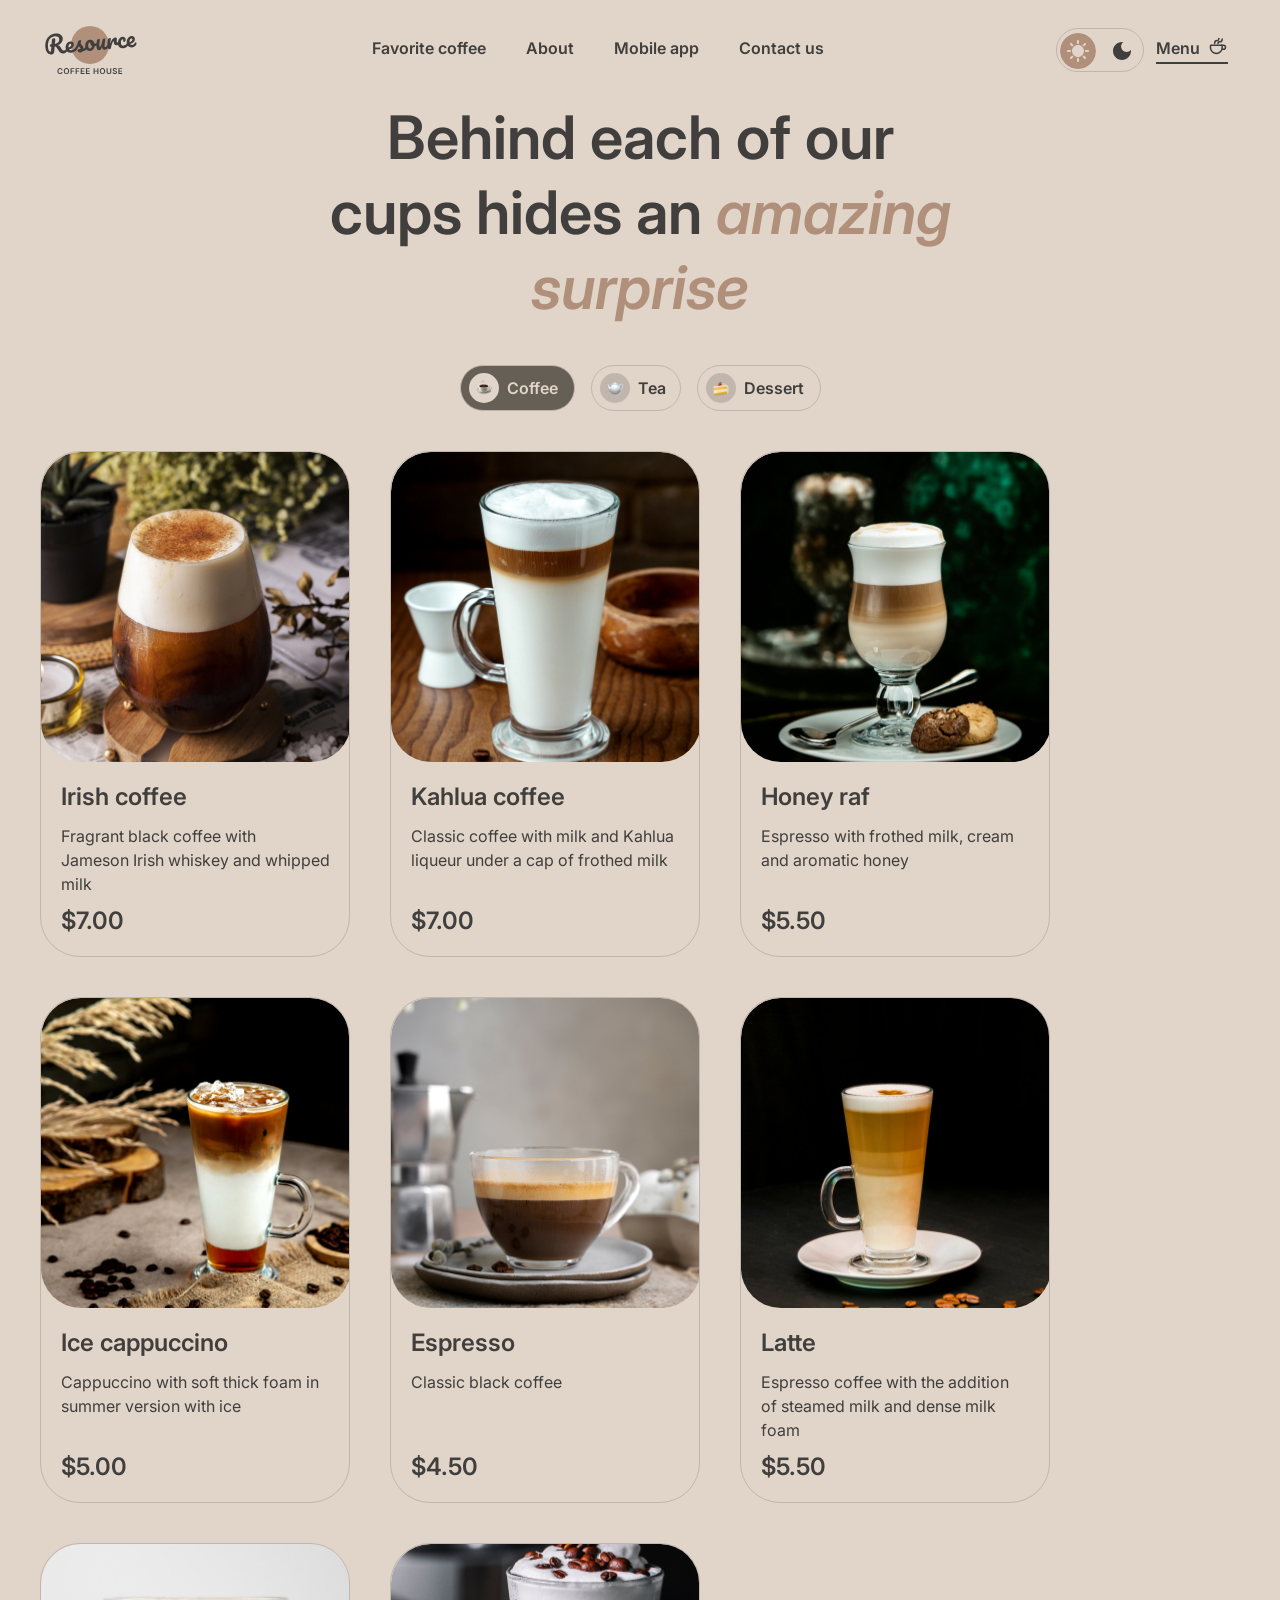
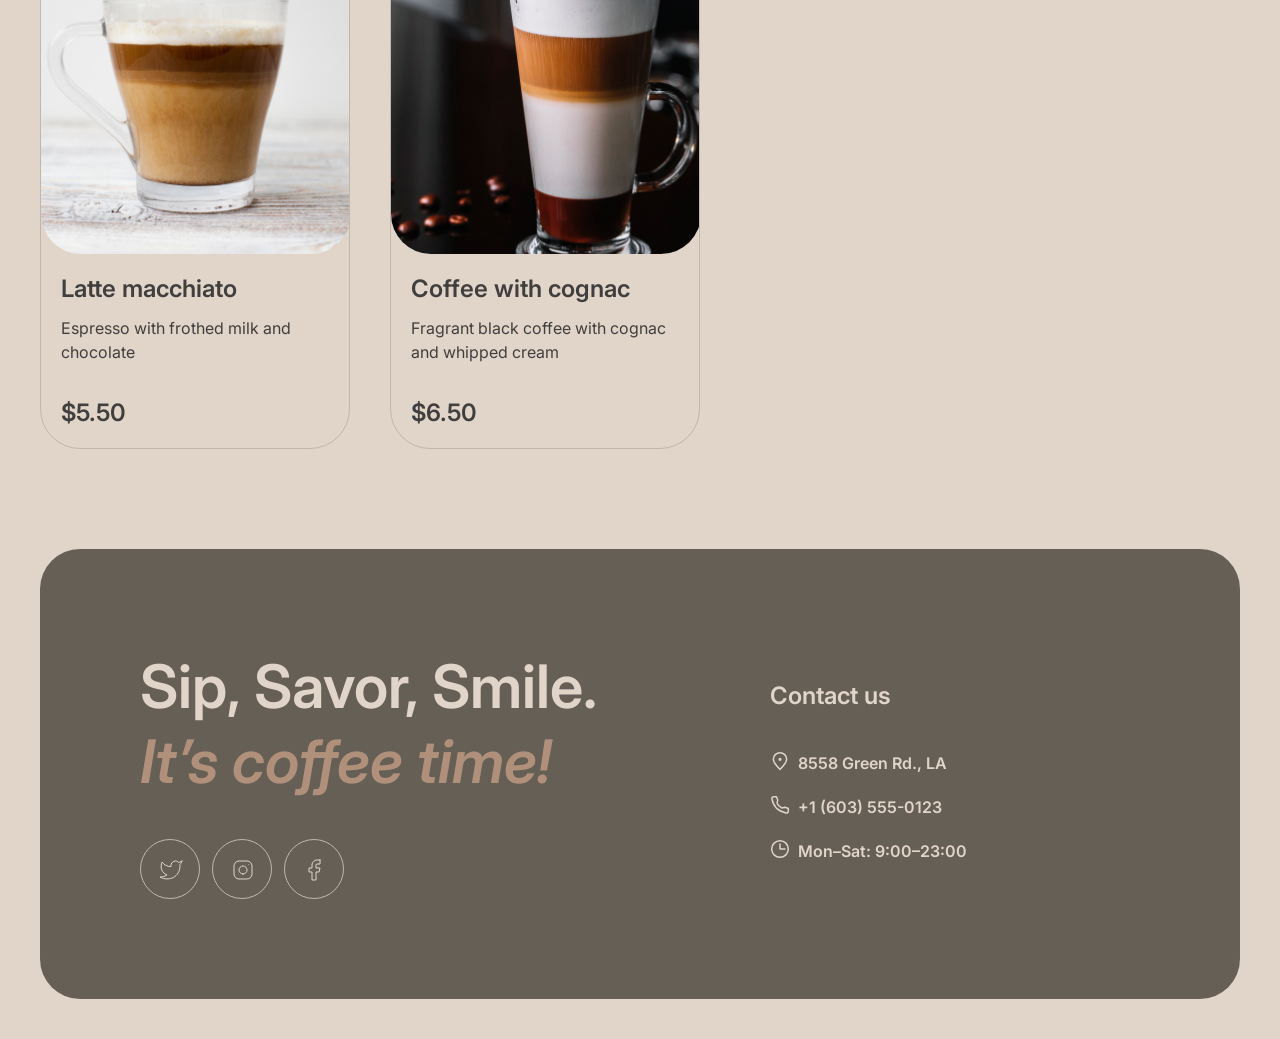
==== menu.html @ 79e33c35 "feat: add extra adaptive points" ====
<!DOCTYPE html>
<html lang="en">
<head>
    <meta charset="UTF-8">
    <meta name="viewport" content="width=device-width, initial-scale=1.0">
    <title>Coffee House Menu</title>
    <link rel="preconnect" href="https://fonts.googleapis.com">
    <link rel="preconnect" href="https://fonts.gstatic.com" crossorigin>
    <link href="https://fonts.googleapis.com/css2?family=Inter:ital,opsz,wght@0,14..32,100..900;1,14..32,100..900&display=swap" rel="stylesheet">
    <link href="https://fonts.googleapis.com/css2?family=Inter:ital,opsz,wght@0,14..32,100..900;1,14..32,100..900&family=Manrope:wght@200..800&display=swap" rel="stylesheet">
    <link rel="icon" href="./images/favicon.svg" type="image/svg+xml">
    <link rel="stylesheet" href="./css/menu.css">
</head>
<body>
    <div class="container">
        <!--header section-->
        <header class="header">
            <nav>
                <ul class="nav">
                    <li class="logo"><a href="./index.html" class="logo-link">
                        <svg width="100" height="60" viewBox="0 0 100 60" fill="none" xmlns="http://www.w3.org/2000/svg">
  <path d="M69 25C69 35.4934 60.4934 44 50 44C39.5066 44 31 35.4934 31 25C31 14.5066 39.5066 6 50 6C60.4934 6 69 14.5066 69 25Z" fill="var(--logo-bg)" />
  <path d="M95.6784 22.2913C95.8856 22.2732 96.0534 22.3548 96.1817 22.5364C96.326 22.7165 96.4127 22.9739 96.442 23.3086C96.4922 23.8824 96.4 24.3884 96.1652 24.8265C95.7789 25.5509 95.2359 26.1365 94.5362 26.5832C93.8524 27.0285 93.0084 27.295 92.0042 27.3829C90.4741 27.5168 89.2469 27.1664 88.3226 26.3318C87.3969 25.4812 86.8658 24.2749 86.7291 22.7129C86.6329 21.6131 86.7748 20.5727 87.1547 19.5919C87.5333 18.5951 88.1046 17.7822 88.8687 17.1532C89.6487 16.5229 90.5568 16.1623 91.5928 16.0717C92.5173 15.9908 93.2829 16.2049 93.8895 16.714C94.4948 17.2071 94.8386 17.9239 94.9209 18.8643C95.0171 19.9641 94.7016 20.9473 93.9743 21.814C93.2617 22.6633 91.9772 23.4021 90.1208 24.0303C90.5675 24.73 91.2451 25.0401 92.1537 24.9606C92.8072 24.9035 93.3279 24.7053 93.7158 24.3662C94.1197 24.0257 94.5692 23.4725 95.0643 22.7064C95.2346 22.4506 95.4393 22.3122 95.6784 22.2913ZM91.3914 18.4503C90.8016 18.5019 90.3295 18.8885 89.9751 19.6102C89.6365 20.3304 89.5098 21.1767 89.5949 22.149L89.5991 22.1968C90.5199 21.8914 91.2318 21.4918 91.7347 20.9981C92.2376 20.5044 92.4632 19.9626 92.4117 19.3729C92.3852 19.0701 92.2766 18.8386 92.0859 18.6786C91.9098 18.5013 91.6783 18.4252 91.3914 18.4503Z" fill="var(--logo-path)" />
  <path d="M83.2976 28.1446C81.7356 28.2813 80.4779 27.9497 79.5245 27.1497C78.5857 26.3324 78.0529 25.1985 77.926 23.7481C77.813 22.457 77.969 21.303 78.394 20.2861C78.819 19.2692 79.4149 18.4622 80.1818 17.8651C80.9487 17.268 81.7784 16.9304 82.671 16.8523C83.5477 16.7756 84.2481 16.9793 84.7723 17.4635C85.311 17.9303 85.6159 18.5702 85.6871 19.383C85.7456 20.0525 85.6437 20.6316 85.3813 21.1203C85.1348 21.6076 84.7725 21.8722 84.2944 21.9141C83.9915 21.9406 83.7382 21.8904 83.5344 21.7637C83.3465 21.6356 83.2414 21.444 83.2191 21.189C83.2093 21.0774 83.2141 20.9485 83.2334 20.8023C83.2527 20.6561 83.2676 20.5504 83.278 20.4852C83.3367 20.2392 83.357 20.0125 83.3389 19.8053C83.3208 19.5981 83.2511 19.4436 83.1297 19.3418C83.0243 19.2386 82.876 19.1953 82.6847 19.2121C82.3181 19.2441 81.9901 19.4415 81.7006 19.8041C81.4097 20.1508 81.193 20.6114 81.0506 21.186C80.9081 21.7606 80.8661 22.3826 80.9247 23.0521C81.0865 24.901 81.9723 25.7551 83.5821 25.6142C84.2356 25.557 84.9181 25.2805 85.6296 24.7846C86.3556 24.2714 87.0469 23.5444 87.7034 22.6036C87.8752 22.3637 88.0806 22.2333 88.3197 22.2124C88.5269 22.1942 88.6946 22.2759 88.8229 22.4574C88.9672 22.6375 89.054 22.895 89.0832 23.2297C89.1362 23.8354 89.028 24.3427 88.7587 24.7518C88.0904 25.7418 87.2526 26.5378 86.2452 27.1399C85.2524 27.7247 84.2699 28.0596 83.2976 28.1446Z" fill="var(--logo-path)" />
  <path d="M69.549 29.3476C68.9433 29.4006 68.485 29.1195 68.1742 28.5042C67.8794 27.8876 67.6706 26.8779 67.5479 25.4753C67.3666 23.4032 67.4892 21.4089 67.9158 19.4924C68.0188 19.0177 68.2207 18.6627 68.5213 18.4276C68.8365 18.1752 69.289 18.0232 69.8787 17.9716C70.1975 17.9437 70.4242 17.964 70.5586 18.0326C70.6931 18.1011 70.7701 18.2469 70.7897 18.4701C70.812 18.7251 70.7426 19.3094 70.5816 20.2229C70.478 20.8744 70.3993 21.4434 70.3455 21.93C70.2917 22.4165 70.2636 23.0132 70.2612 23.7201C70.6673 22.3033 71.1594 21.136 71.7376 20.2181C72.3158 19.3002 72.8997 18.6308 73.4892 18.2098C74.0947 17.7874 74.6605 17.5532 75.1865 17.5072C76.2225 17.4166 76.7858 17.8893 76.8765 18.9253C76.8946 19.1325 76.8668 19.6409 76.7931 20.4504C76.7214 21.0991 76.6925 21.5032 76.7064 21.6626C76.7552 22.2204 76.9789 22.4819 77.3773 22.4471C77.8236 22.408 78.3668 22.0072 79.0067 21.2445C79.1958 21.0191 79.4019 20.8967 79.6251 20.8772C79.8323 20.8591 80 20.9408 80.1283 21.1223C80.2712 21.2864 80.3559 21.5199 80.3824 21.8228C80.434 22.4125 80.315 22.8887 80.0255 23.2513C79.6197 23.7526 79.1285 24.1971 78.5521 24.5848C77.9903 24.9552 77.3746 25.1697 76.7052 25.2282C75.8604 25.3021 75.196 25.1434 74.7121 24.7521C74.2441 24.3594 73.978 23.7965 73.9139 23.0633C73.8929 22.8242 73.8959 22.583 73.9228 22.3397C73.9268 22.0182 73.9239 21.8016 73.9142 21.69C73.8919 21.435 73.793 21.3151 73.6177 21.3305C73.3786 21.3514 73.0836 21.6503 72.7325 22.2271C72.396 22.7865 72.0748 23.5213 71.7689 24.4314C71.4631 25.3415 71.2332 26.2932 71.0791 27.2864C70.9694 28.0509 70.8068 28.5791 70.5914 28.8709C70.3906 29.1455 70.0431 29.3044 69.549 29.3476Z" fill="var(--logo-path)" />
  <path d="M59.2462 30.2488C58.5289 30.3116 57.9106 30.0364 57.3912 29.4233C56.8863 28.7929 56.5906 27.9836 56.5042 26.9954C56.3996 25.8 56.3838 24.7012 56.4567 23.699C56.5282 22.6809 56.6985 21.5979 56.9675 20.4501C57.085 19.958 57.2782 19.5958 57.547 19.3635C57.8157 19.1312 58.2609 18.9878 58.8826 18.9334C59.2332 18.9028 59.4772 18.9376 59.6145 19.038C59.7677 19.1371 59.8541 19.2981 59.8736 19.5213C59.8847 19.6488 59.8347 20.0868 59.7235 20.8354C59.6157 21.4391 59.5349 21.9842 59.4811 22.4707C59.3088 24.1722 59.247 25.3019 59.2958 25.8598C59.3251 26.1945 59.3859 26.4301 59.4781 26.5666C59.569 26.6871 59.7021 26.7397 59.8774 26.7244C60.1165 26.7035 60.3904 26.4386 60.6993 25.9297C61.024 25.4195 61.3431 24.6608 61.6565 23.6536C61.9859 22.6451 62.2798 21.4148 62.5382 19.9627C62.6239 19.4734 62.7852 19.114 63.0221 18.8845C63.2749 18.6535 63.6643 18.5151 64.1903 18.4691C64.5569 18.437 64.8161 18.4625 64.9679 18.5456C65.1184 18.6127 65.204 18.7658 65.2249 19.0049C65.2598 19.4034 65.1561 20.5127 64.9138 22.3327C64.646 24.412 64.533 25.6907 64.5748 26.1688C64.6013 26.4717 64.686 26.7052 64.8289 26.8694C64.9703 27.0176 65.1447 27.0827 65.3519 27.0645C65.6706 27.0366 66.0285 26.8126 66.4254 26.3924C66.8368 25.9549 67.3708 25.2657 68.0273 24.3249C68.199 24.0851 68.4044 23.9547 68.6435 23.9337C68.8507 23.9156 69.0185 23.9973 69.1468 24.1788C69.291 24.3589 69.3778 24.6163 69.4071 24.9511C69.4629 25.5886 69.3547 26.096 69.0825 26.4731C68.471 27.3779 67.7905 28.1361 67.041 28.7477C66.3074 29.358 65.4385 29.707 64.4343 29.7949C63.6693 29.8618 63.0776 29.6165 62.6594 29.0588C62.2572 28.4997 62.0093 27.6862 61.9159 26.6183C61.7398 27.7259 61.4065 28.5982 60.9162 29.2354C60.4245 29.8566 59.8678 30.1944 59.2462 30.2488Z" fill="var(--logo-path)" />
  <path d="M57.5606 22.8796C57.7678 22.8614 57.9362 22.9511 58.0659 23.1485C58.1956 23.346 58.2744 23.6041 58.3023 23.9229C58.3692 24.688 58.1779 25.1625 57.7282 25.3463C56.8011 25.7647 55.7659 26.048 54.6225 26.1963C54.4367 27.5616 53.9332 28.6898 53.1117 29.5808C52.2888 30.4559 51.3115 30.9429 50.1799 31.0419C49.2235 31.1256 48.3824 30.9663 47.6566 30.564C46.9467 30.1603 46.383 29.5913 45.9654 28.8569C45.5478 28.1225 45.3 27.309 45.2219 26.4164C45.1159 25.205 45.2529 24.1089 45.6328 23.1281C46.0114 22.1313 46.5841 21.3343 47.351 20.7372C48.1165 20.1242 48.9933 19.7744 49.9816 19.688C51.1929 19.582 52.2022 19.9193 53.0093 20.6999C53.8309 21.4632 54.3592 22.453 54.5941 23.6691C55.339 23.5558 56.2177 23.3183 57.23 22.9567C57.3547 22.9136 57.4649 22.8879 57.5606 22.8796ZM50.1494 28.4908C50.6595 28.4462 51.0797 28.2007 51.41 27.7542C51.7563 27.3063 51.959 26.6863 52.0182 25.8941C51.4948 25.6026 51.0739 25.1977 50.7555 24.6795C50.4531 24.1599 50.2754 23.5972 50.2224 22.9916C50.2001 22.7365 50.2017 22.4794 50.2272 22.2202L50.1076 22.2307C49.4701 22.2864 48.9633 22.644 48.5873 23.3032C48.2259 23.9452 48.094 24.824 48.1916 25.9398C48.2683 26.8164 48.4942 27.4712 48.8694 27.9042C49.2605 28.3357 49.6872 28.5313 50.1494 28.4908Z" fill="var(--logo-path)" />
  <path d="M40.3103 32.4354C39.4815 32.508 38.8272 32.3725 38.3474 32.029C37.8836 31.6841 37.6307 31.2726 37.5889 30.7944C37.5527 30.38 37.6727 30.0081 37.9491 29.6787C38.2254 29.3494 38.6584 29.1589 39.2482 29.1073C39.4554 29.0892 39.6966 29.0922 39.9717 29.1163C40.2614 29.1231 40.4787 29.1282 40.6235 29.1316C40.5713 28.7185 40.4415 28.3364 40.2341 27.9851C40.0427 27.6325 39.8048 27.3 39.5205 26.9876C39.2348 26.6592 38.9692 26.3773 38.7237 26.1418C38.3119 27.1254 37.8861 27.9497 37.4464 28.6145C37.0226 29.278 36.5482 29.9137 36.0232 30.5218C35.7614 30.8338 35.4711 31.0038 35.1523 31.0316C34.8973 31.054 34.6824 30.9844 34.5077 30.823C34.3316 30.6457 34.2316 30.4216 34.2079 30.1506C34.1801 29.8318 34.2658 29.5272 34.4653 29.2367L34.7426 28.827C35.5244 27.6664 36.1078 26.7159 36.4928 25.9756C36.7233 25.4896 36.9884 24.8481 37.288 24.0509C37.5863 23.2379 37.8745 22.4016 38.1527 21.542C38.3942 20.8142 38.9931 20.4085 39.9494 20.3248C40.3957 20.2858 40.71 20.2984 40.8923 20.3628C41.0746 20.4271 41.1734 20.547 41.1888 20.7223C41.1971 20.8179 41.1785 20.9722 41.1329 21.1849C41.0873 21.3977 41.0177 21.6126 40.9243 21.8296C40.6876 22.4285 40.5867 22.9272 40.6215 23.3257C40.6424 23.5647 40.7451 23.8208 40.9296 24.0937C41.1301 24.3653 41.4244 24.7009 41.8127 25.1006C42.3814 25.7254 42.8141 26.2657 43.111 26.7216C43.4224 27.1601 43.6025 27.6583 43.6513 28.2162C43.6652 28.3756 43.6688 28.6001 43.662 28.8898C44.4166 28.5187 45.2626 27.6335 46.2003 26.2345C46.372 25.9946 46.5774 25.8642 46.8165 25.8433C47.0237 25.8252 47.1915 25.9069 47.3198 26.0884C47.464 26.2685 47.5508 26.5259 47.5801 26.8606C47.6331 27.4663 47.5249 27.9737 47.2555 28.3827C46.545 29.4407 45.8392 30.185 45.1381 30.6158C44.4515 31.0292 43.5756 31.2985 42.5105 31.4238C41.9204 32.0215 41.187 32.3587 40.3103 32.4354Z" fill="var(--logo-path)" />
  <path d="M36.6161 26.7357C36.8233 26.7175 36.9911 26.7992 37.1194 26.9807C37.2636 27.1608 37.3504 27.4183 37.3797 27.753C37.4355 28.3905 37.3273 28.8979 37.0551 29.2751C36.5281 30.0439 35.7492 30.7786 34.7183 31.4791C33.7034 32.1782 32.5823 32.5815 31.355 32.6888C29.6814 32.8353 28.3426 32.4947 27.3386 31.667C26.3347 30.8394 25.7637 29.6365 25.6256 28.0586C25.5294 26.9588 25.6713 25.9185 26.0512 24.9376C26.4298 23.9408 27.0011 23.1279 27.7652 22.4989C28.5452 21.8686 29.4533 21.508 30.4893 21.4174C31.4138 21.3365 32.1793 21.5506 32.786 22.0597C33.3913 22.5528 33.7351 23.2696 33.8173 24.21C33.9136 25.3098 33.5981 26.293 32.8708 27.1597C32.1581 28.009 30.8816 28.7471 29.0412 29.3739C29.5039 30.0722 30.293 30.3726 31.4088 30.275C32.126 30.2122 32.9173 29.894 33.7826 29.3204C34.6625 28.7295 35.4016 27.9983 35.9999 27.1269C36.1716 26.887 36.377 26.7566 36.6161 26.7357ZM30.2878 23.796C29.6981 23.8476 29.226 24.2342 28.8715 24.9559C28.533 25.6761 28.4063 26.5224 28.4914 27.4947L28.4955 27.5425C29.4164 27.2371 30.1283 26.8375 30.6312 26.3438C31.1341 25.8501 31.3597 25.3083 31.3081 24.7186C31.2816 24.4158 31.1731 24.1843 30.9824 24.0243C30.8063 23.847 30.5747 23.7709 30.2878 23.796Z" fill="var(--logo-path)" />
  <path d="M27.6906 27.5167C27.8978 27.4986 28.0656 27.5803 28.1939 27.7618C28.3382 27.9419 28.4249 28.1993 28.4542 28.5341C28.5086 29.1557 28.4004 29.6631 28.1296 30.0561C27.4454 31.0476 26.7351 31.8324 25.9987 32.4108C25.261 32.9733 24.3581 33.3012 23.2902 33.3946C22.2541 33.4853 21.3451 33.2837 20.5631 32.79C19.797 32.2949 19.028 31.3985 18.256 30.1009C17.6351 29.063 17.151 28.3023 16.8035 27.8188C16.4547 27.3193 16.119 26.9712 15.7967 26.7745C15.4903 26.5765 15.1198 26.4724 14.6852 26.4622C14.6508 26.8025 14.5595 27.8705 14.4114 29.6663C14.3537 30.4744 14.3165 30.9675 14.3 31.1456C14.2256 32.1319 13.9724 32.9089 13.5402 33.4767C13.1067 34.0286 12.4038 34.3471 11.4315 34.4321C10.3636 34.5256 9.38799 34.2977 8.50477 33.7486C7.63609 33.1822 6.9298 32.3606 6.38589 31.2839C5.84059 30.1913 5.50518 28.9277 5.37968 27.4932C5.1454 24.8154 5.40544 22.4638 6.15978 20.4383C6.93006 18.4115 8.10738 16.8148 9.69174 15.6483C11.2906 14.4644 13.1899 13.7763 15.3895 13.5838C16.9196 13.45 18.223 13.5688 19.2994 13.9404C20.3759 14.312 21.1968 14.8826 21.762 15.6523C22.3432 16.4206 22.6784 17.3148 22.7676 18.3349C22.8457 19.2275 22.7073 20.1229 22.3522 21.0213C22.0117 21.9023 21.4476 22.7066 20.66 23.434C19.8724 24.1614 18.8869 24.7375 17.7034 25.1622C18.4866 25.3025 19.1057 25.5856 19.5605 26.0116C20.0154 26.4376 20.4891 27.0787 20.9816 27.9351C21.5115 28.8524 22.0112 29.5153 22.4806 29.924C22.966 30.3312 23.4955 30.5098 24.0693 30.4596C24.5794 30.4149 25.0509 30.205 25.4838 29.8299C25.9154 29.4388 26.4456 28.7981 27.0744 27.9079C27.2461 27.6681 27.4515 27.5377 27.6906 27.5167ZM11.3837 26.727C10.8418 26.7744 10.4561 26.6797 10.2266 26.4428C10.013 26.2045 9.89225 25.9259 9.86436 25.6071C9.8309 25.2246 9.92394 24.9113 10.1435 24.6672C10.379 24.4218 10.6562 24.2851 10.9749 24.2572L11.5727 24.2049C11.691 22.6206 11.8123 21.2528 11.9364 20.1016C12.053 19.0474 12.6771 18.4708 13.8088 18.3718C14.7173 18.2923 15.2071 18.659 15.2782 19.4719C15.2936 19.6473 15.2975 19.7835 15.2899 19.8805L14.9199 23.9121C15.7764 23.789 16.5393 23.5134 17.2085 23.0855C17.8937 22.6561 18.4149 22.0966 18.7722 21.4068C19.1454 20.7156 19.2957 19.9556 19.2232 19.1268C19.1353 18.1226 18.7236 17.3636 17.988 16.8498C17.2524 16.3359 16.2232 16.1369 14.9002 16.2526C13.3382 16.3893 12.0016 16.8997 10.8904 17.7839C9.79381 18.6508 8.98568 19.8779 8.46605 21.4653C7.94503 23.0366 7.78003 24.9142 7.97108 27.0978C8.06033 28.1179 8.24063 28.9855 8.51198 29.7006C8.78334 30.4157 9.08648 30.9432 9.42139 31.2834C9.75631 31.6235 10.0592 31.7817 10.3302 31.7579C10.5374 31.7398 10.6957 31.6216 10.8051 31.4032C10.9304 31.1834 11.0127 30.839 11.052 30.3698L11.3837 26.727Z" fill="var(--logo-path)" />
  <path d="M78.4023 54.0001V48.1819H82.1864V49.0654H79.4563V50.645H81.9904V51.5285H79.4563V53.1165H82.2092V54.0001H78.4023Z" fill="var(--logo-path)" />
  <path d="M75.9698 49.7813C75.9433 49.5332 75.8316 49.34 75.6346 49.2017C75.4395 49.0635 75.1857 48.9943 74.8732 48.9943C74.6535 48.9943 74.4651 49.0275 74.3079 49.0938C74.1507 49.1601 74.0304 49.25 73.9471 49.3637C73.8638 49.4773 73.8211 49.607 73.8192 49.7529C73.8192 49.8741 73.8467 49.9792 73.9016 50.0682C73.9585 50.1572 74.0352 50.233 74.1317 50.2955C74.2283 50.3561 74.3353 50.4072 74.4528 50.4489C74.5702 50.4906 74.6886 50.5256 74.8079 50.554L75.3533 50.6904C75.573 50.7415 75.7842 50.8106 75.9869 50.8977C76.1914 50.9849 76.3742 51.0947 76.5352 51.2273C76.698 51.3599 76.8268 51.5199 76.9215 51.7074C77.0162 51.8949 77.0636 52.1146 77.0636 52.3665C77.0636 52.7074 76.9764 53.0076 76.8022 53.2671C76.628 53.5246 76.3761 53.7263 76.0465 53.8722C75.7189 54.0161 75.3221 54.0881 74.8562 54.0881C74.4035 54.0881 74.0105 54.018 73.6772 53.8779C73.3458 53.7377 73.0863 53.5332 72.8988 53.2642C72.7132 52.9953 72.6128 52.6676 72.5977 52.2813H73.6346C73.6497 52.4839 73.7122 52.6525 73.8221 52.787C73.9319 52.9214 74.0749 53.0218 74.2511 53.0881C74.4291 53.1544 74.628 53.1875 74.8477 53.1875C75.0768 53.1875 75.2776 53.1534 75.4499 53.0852C75.6242 53.0152 75.7605 52.9186 75.859 52.7955C75.9575 52.6705 76.0077 52.5246 76.0096 52.358C76.0077 52.2065 75.9632 52.0815 75.8761 51.983C75.7889 51.8826 75.6668 51.7993 75.5096 51.733C75.3543 51.6648 75.1725 51.6042 74.9641 51.5512L74.3022 51.3807C73.823 51.2576 73.4442 51.071 73.1658 50.821C72.8893 50.5692 72.7511 50.2349 72.7511 49.8182C72.7511 49.4754 72.8439 49.1752 73.0295 48.9176C73.217 48.6601 73.4717 48.4602 73.7937 48.3182C74.1156 48.1743 74.4802 48.1023 74.8874 48.1023C75.3003 48.1023 75.6621 48.1743 75.9727 48.3182C76.2852 48.4602 76.5304 48.6582 76.7085 48.912C76.8865 49.1638 76.9783 49.4536 76.984 49.7813H75.9698Z" fill="var(--logo-path)" />
  <path d="M70.2086 48.1819H71.2626V51.983C71.2626 52.3997 71.1641 52.7662 70.9672 53.0825C70.7721 53.3987 70.4975 53.6459 70.1433 53.8239C69.7891 54.0001 69.3753 54.0881 68.9018 54.0881C68.4264 54.0881 68.0117 54.0001 67.6575 53.8239C67.3033 53.6459 67.0287 53.3987 66.8336 53.0825C66.6386 52.7662 66.541 52.3997 66.541 51.983V48.1819H67.595V51.895C67.595 52.1374 67.648 52.3533 67.7541 52.5427C67.862 52.7321 68.0136 52.8807 68.2086 52.9887C68.4037 53.0948 68.6348 53.1478 68.9018 53.1478C69.1689 53.1478 69.3999 53.0948 69.595 52.9887C69.792 52.8807 69.9435 52.7321 70.0495 52.5427C70.1556 52.3533 70.2086 52.1374 70.2086 51.895V48.1819Z" fill="var(--logo-path)" />
  <path d="M65.1435 51.0909C65.1435 51.7178 65.026 52.2548 64.7912 52.7017C64.5582 53.1468 64.2401 53.4877 63.8366 53.7245C63.4351 53.9612 62.9796 54.0796 62.4702 54.0796C61.9607 54.0796 61.5043 53.9612 61.1009 53.7245C60.6993 53.4858 60.3812 53.144 60.1463 52.6989C59.9134 52.2519 59.7969 51.7159 59.7969 51.0909C59.7969 50.464 59.9134 49.9281 60.1463 49.483C60.3812 49.036 60.6993 48.6942 61.1009 48.4574C61.5043 48.2207 61.9607 48.1023 62.4702 48.1023C62.9796 48.1023 63.4351 48.2207 63.8366 48.4574C64.2401 48.6942 64.5582 49.036 64.7912 49.483C65.026 49.9281 65.1435 50.464 65.1435 51.0909ZM64.0838 51.0909C64.0838 50.6496 64.0147 50.2775 63.8764 49.9745C63.7401 49.6695 63.5507 49.4394 63.3082 49.2841C63.0658 49.1269 62.7865 49.0483 62.4702 49.0483C62.1539 49.0483 61.8745 49.1269 61.6321 49.2841C61.3897 49.4394 61.1993 49.6695 61.0611 49.9745C60.9247 50.2775 60.8565 50.6496 60.8565 51.0909C60.8565 51.5322 60.9247 51.9053 61.0611 52.2102C61.1993 52.5133 61.3897 52.7434 61.6321 52.9006C61.8745 53.0559 62.1539 53.1335 62.4702 53.1335C62.7865 53.1335 63.0658 53.0559 63.3082 52.9006C63.5507 52.7434 63.7401 52.5133 63.8764 52.2102C64.0147 51.9053 64.0838 51.5322 64.0838 51.0909Z" fill="var(--logo-path)" />
  <path d="M53.5918 54.0001V48.1819H54.6458V50.645H57.3418V48.1819H58.3986V54.0001H57.3418V51.5285H54.6458V54.0001H53.5918Z" fill="var(--logo-path)" />
  <path d="M45.9492 54.0001V48.1819H49.7333V49.0654H47.0032V50.645H49.5373V51.5285H47.0032V53.1165H49.756V54.0001H45.9492Z" fill="var(--logo-path)" />
  <path d="M40.6895 54.0001V48.1819H44.4735V49.0654H41.7434V50.645H44.2775V51.5285H41.7434V53.1165H44.4963V54.0001H40.6895Z" fill="var(--logo-path)" />
  <path d="M35.6016 54.0001V48.1819H39.3288V49.0654H36.6555V50.645H39.0732V51.5285H36.6555V54.0001H35.6016Z" fill="var(--logo-path)" />
  <path d="M30.5137 54.0001V48.1819H34.2409V49.0654H31.5676V50.645H33.9853V51.5285H31.5676V54.0001H30.5137Z" fill="var(--logo-path)" />
  <path d="M29.1181 51.0909C29.1181 51.7178 29.0007 52.2548 28.7658 52.7017C28.5328 53.1468 28.2147 53.4877 27.8113 53.7245C27.4097 53.9612 26.9542 54.0796 26.4448 54.0796C25.9353 54.0796 25.4789 53.9612 25.0755 53.7245C24.6739 53.4858 24.3558 53.144 24.1209 52.6989C23.888 52.2519 23.7715 51.7159 23.7715 51.0909C23.7715 50.464 23.888 49.9281 24.1209 49.483C24.3558 49.036 24.6739 48.6942 25.0755 48.4574C25.4789 48.2207 25.9353 48.1023 26.4448 48.1023C26.9542 48.1023 27.4097 48.2207 27.8113 48.4574C28.2147 48.6942 28.5328 49.036 28.7658 49.483C29.0007 49.9281 29.1181 50.464 29.1181 51.0909ZM28.0584 51.0909C28.0584 50.6496 27.9893 50.2775 27.851 49.9745C27.7147 49.6695 27.5253 49.4394 27.2828 49.2841C27.0404 49.1269 26.7611 49.0483 26.4448 49.0483C26.1285 49.0483 25.8491 49.1269 25.6067 49.2841C25.3643 49.4394 25.1739 49.6695 25.0357 49.9745C24.8993 50.2775 24.8311 50.6496 24.8311 51.0909C24.8311 51.5322 24.8993 51.9053 25.0357 52.2102C25.1739 52.5133 25.3643 52.7434 25.6067 52.9006C25.8491 53.0559 26.1285 53.1335 26.4448 53.1335C26.7611 53.1335 27.0404 53.0559 27.2828 52.9006C27.5253 52.7434 27.7147 52.5133 27.851 52.2102C27.9893 51.9053 28.0584 51.5322 28.0584 51.0909Z" fill="var(--logo-path)" />
  <path d="M22.5536 50.1449H21.4911C21.4608 49.9707 21.4049 49.8163 21.3235 49.6818C21.2421 49.5455 21.1407 49.4299 21.0195 49.3352C20.8983 49.2406 20.7601 49.1695 20.6048 49.1222C20.4513 49.0729 20.2856 49.0483 20.1076 49.0483C19.7913 49.0483 19.511 49.1279 19.2667 49.287C19.0224 49.4442 18.8311 49.6752 18.6928 49.9801C18.5546 50.2832 18.4854 50.6534 18.4854 51.0909C18.4854 51.536 18.5546 51.911 18.6928 52.2159C18.833 52.519 19.0243 52.7481 19.2667 52.9034C19.511 53.0568 19.7904 53.1335 20.1048 53.1335C20.279 53.1335 20.4419 53.1108 20.5934 53.0654C20.7468 53.018 20.8841 52.9489 21.0053 52.858C21.1284 52.7671 21.2317 52.6553 21.315 52.5227C21.4002 52.3902 21.4589 52.2387 21.4911 52.0682L22.5536 52.0739C22.5138 52.3504 22.4277 52.6099 22.2951 52.8523C22.1644 53.0947 21.993 53.3087 21.7809 53.4943C21.5688 53.6781 21.3207 53.822 21.0366 53.9262C20.7525 54.0284 20.4371 54.0796 20.0906 54.0796C19.5792 54.0796 19.1228 53.9612 18.7212 53.7245C18.3197 53.4877 18.0034 53.1459 17.7724 52.6989C17.5413 52.2519 17.4258 51.7159 17.4258 51.0909C17.4258 50.464 17.5423 49.9281 17.7752 49.483C18.0082 49.036 18.3254 48.6942 18.7269 48.4574C19.1284 48.2207 19.583 48.1023 20.0906 48.1023C20.4144 48.1023 20.7156 48.1477 20.994 48.2387C21.2724 48.3296 21.5205 48.4631 21.7383 48.6392C21.9561 48.8135 22.1351 49.0275 22.2752 49.2813C22.4173 49.5332 22.5101 49.821 22.5536 50.1449Z" fill="var(--logo-path)" />
                    </svg>
                    </a>
                    </li>
                    <li>
                        <ul class="nav-menu">
                            <li class="nav-item no-active"><a href="./index.html#slider" class="nav-link">Favorite coffee<span class="menu-line"></span></a></li>
                            <li class="nav-item no-active"><a href="./index.html#about" class="nav-link">About<span class="menu-line"></span></a></li>
                            <li class="nav-item no-active"><a href="./index.html#mobile-app" class="nav-link">Mobile app<span class="menu-line"></span></a></li>
                            <li class="nav-item no-active"><a href="./index.html#contacts" class="nav-link">Contact us<span class="menu-line"></span></a></li>
                        </ul>
                    </li>
                    <li>
                        <ul class="header-actions">
                            <li class="theme-switch">
                                <button class="theme-light--btn"><svg class="icon-btn--light" width="36" height="36" viewBox="0 0 36 36" fill="none" xmlns="http://www.w3.org/2000/svg">
    <rect width="36" height="36" rx="18" fill="var(--theme-switch-default-active-bg)" />
    <path d="M17 10V8C17 7.45 17.45 7 18 7C18.55 7 19 7.45 19 8V10C19 10.55 18.55 11 18 11C17.45 11 17 10.55 17 10ZM24.36 13.05L25.77 11.63C26.16 11.24 26.16 10.61 25.77 10.22C25.38 9.83 24.75 9.83 24.36 10.22L22.95 11.64C22.56 12.03 22.56 12.66 22.95 13.05C23.34 13.44 23.97 13.44 24.36 13.05ZM28 17H26C25.45 17 25 17.45 25 18C25 18.55 25.45 19 26 19H28C28.55 19 29 18.55 29 18C29 17.45 28.55 17 28 17ZM18 25C17.45 25 17 25.45 17 26V28C17 28.55 17.45 29 18 29C18.55 29 19 28.55 19 28V26C19 25.45 18.55 25 18 25ZM11.64 13.05L10.22 11.64C9.83 11.25 9.83 10.61 10.22 10.23C10.61 9.85 11.25 9.84 11.63 10.23L13.04 11.64C13.43 12.03 13.43 12.67 13.04 13.05C12.65 13.43 12.02 13.44 11.64 13.05ZM22.95 22.95C22.56 23.34 22.56 23.98 22.95 24.36L24.36 25.77C24.75 26.16 25.39 26.16 25.77 25.77C26.16 25.38 26.16 24.74 25.77 24.36L24.36 22.95C23.98 22.56 23.34 22.56 22.95 22.95ZM8 19H10C10.55 19 11 18.55 11 18C11 17.45 10.55 17 10 17H8C7.45 17 7 17.45 7 18C7 18.55 7.45 19 8 19ZM11.64 25.78L13.05 24.37C13.44 23.98 13.44 23.34 13.05 22.96C12.66 22.58 12.02 22.57 11.64 22.96L10.23 24.37C9.84 24.76 9.84 25.4 10.23 25.78C10.61 26.17 11.25 26.17 11.64 25.78ZM18 12C14.69 12 12 14.69 12 18C12 21.31 14.69 24 18 24C21.31 24 24 21.31 24 18C24 14.69 21.31 12 18 12Z" fill="var(--theme-switch-default-active-path)" />
                                        </svg>
                                </button>
                                <button class="theme-dark--btn"><svg class="icon-btn--dark" width="36" height="36" viewBox="0 0 36 36" fill="none" xmlns="http://www.w3.org/2000/svg">
    <rect width="36" height="36" rx="18" fill="var(--theme-switch-default-no-active-bg)" />
    <path d="M18 9C13.03 9 9 13.03 9 18C9 22.97 13.03 27 18 27C22.97 27 27 22.97 27 18C27 17.54 26.96 17.08 26.9 16.64C25.92 18.01 24.32 18.9 22.5 18.9C19.52 18.9 17.1 16.48 17.1 13.5C17.1 11.69 17.99 10.08 19.36 9.1C18.92 9.04 18.46 9 18 9Z" fill="var(--theme-switch-default-no-active-path)" />
                                </svg>
                            </button>
                            </li>
                            <li class="coffee-menu"><a href="./menu.html" class="nav-link coffee-menu-link">Menu
    <span class="menu-line"></span></a>
                            <svg width="20" height="20" viewBox="0 0 20 20" fill="none" xmlns="http://www.w3.org/2000/svg">
    <path d="M14.167 9.76667V11.6667C14.167 14.8883 11.5553 17.5 8.33366 17.5C5.112 17.5 2.50033 14.8883 2.50033 11.6667V9.76667C2.50033 9.4353 2.76896 9.16667 3.10033 9.16667H13.567C13.8984 9.16667 14.167 9.4353 14.167 9.76667Z" stroke="var(--text-primary)" stroke-width="1.5" stroke-linecap="round" stroke-linejoin="round" />
    <path d="M10.0003 7.50008C10.0003 6.66675 10.5956 5.83341 11.786 5.83341C13.101 5.83341 14.167 4.76743 14.167 3.45246V2.91675" stroke="var(--text-primary)" stroke-width="1.5" stroke-linecap="round" stroke-linejoin="round" />
    <path d="M6.66634 7.5V7.08333C6.66634 5.70262 7.78563 4.58333 9.16634 4.58333C10.0868 4.58333 10.833 3.83714 10.833 2.91667V2.5" stroke="var(--text-primary)" stroke-width="1.5" stroke-linecap="round" stroke-linejoin="round" />
    <path d="M13.333 9.16675H15.4163C16.5669 9.16675 17.4997 10.0995 17.4997 11.2501C17.4997 12.4007 16.5669 13.3334 15.4163 13.3334H14.1663" stroke="var(--text-primary)" stroke-width="1.5" stroke-linecap="round" stroke-linejoin="round" />
                            </svg>
                            </li>
                            <li>
                                <button class="burger-menu">
                                    <span></span>
                                    <span></span>
                                </button>
                            </li>
                        </ul>
                    </li>
                </ul>
            </nav>
        </header>
        <main class="main">
            <!--menu section-->
            <section class="menu">
                <div class="menu-content">
                    <h1 class="menu-title">Behind each of our cups hides an <span>amazing surprise</span></h1>
                    <div class="menu-switcher">
                        <button class="menu-switcher--coffee active"><span><img src="./images/icon-menu-coffee.png" alt="menu-coffee"></span>Coffee</button>
                        <button class="menu-switcher--tea"><span class="icon-menu--bg"><img src="./images/icon-menu-tea.png" alt="menu-tea"></span>Tea</button>
                        <button class="menu-switcher--dessert"><span class="icon-menu--bg"><img src="./images/icon-menu-dessert.png" alt="menu-dessert"></span>Dessert</button>
                    </div>
                    <div class="menu-cards">
                        <div class="menu-cards--box">
                            <a href="#">
                                <div class="menu-cards--box_img">
                                    <img src="./images/menu-coffee-1.jpg" alt="menu-coffee-1">
                                </div>
                                <div class="menu-cards--box_info">
                                    <p class="menu-cards--box_title">Irish coffee</p>
                                    <p class="menu-cards--box_text">Fragrant black coffee with<br> Jameson Irish whiskey and whipped milk</p>
                                    <p class="menu-cards--box_price">$7.00</p>
                                </div>
                            </a>
                        </div>
                        <div class="menu-cards--box">
                            <a href="#">
                                <div class="menu-cards--box_img">
                                    <img src="./images/menu-coffee-2.jpg" alt="menu-coffee-2">
                                </div>
                                <div class="menu-cards--box_info">
                                    <p class="menu-cards--box_title">Kahlua coffee</p>
                                    <p class="menu-cards--box_text">Classic coffee with milk and Kahlua liqueur under a cap of frothed milk</p>
                                    <p class="menu-cards--box_price">$7.00</p>
                                </div>
                            </a>
                        </div>
                        <div class="menu-cards--box">
                            <a href="#">
                                <div class="menu-cards--box_img">
                                    <img src="./images/menu-coffee-3.jpg" alt="menu-coffee-3">
                                </div>
                                <div class="menu-cards--box_info">
                                    <p class="menu-cards--box_title">Honey raf</p>
                                    <p class="menu-cards--box_text">Espresso with frothed milk, cream and aromatic honey</p>
                                    <p class="menu-cards--box_price">$5.50</p>
                                </div>
                            </a>
                        </div>
                        <div class="menu-cards--box">
                            <a href="#">
                                <div class="menu-cards--box_img">
                                    <img src="./images/menu-coffee-4.jpg" alt="menu-coffee-4">
                                </div>
                                <div class="menu-cards--box_info">
                                    <p class="menu-cards--box_title">Ice cappuccino</p>
                                    <p class="menu-cards--box_text">Cappuccino with soft thick foam in summer version with ice</p>
                                    <p class="menu-cards--box_price">$5.00</p>
                                </div>
                            </a>
                        </div>
                        <div class="menu-cards--box hide">
                            <a href="#">
                                <div class="menu-cards--box_img">
                                    <img src="./images/menu-coffee-5.jpg" alt="menu-coffee-5">
                                </div>
                                <div class="menu-cards--box_info">
                                    <p class="menu-cards--box_title">Espresso</p>
                                    <p class="menu-cards--box_text">Classic black coffee</p>
                                    <p class="menu-cards--box_price">$4.50</p>
                                </div>
                            </a>
                        </div>
                        <div class="menu-cards--box hide">
                            <a href="#">
                                <div class="menu-cards--box_img">
                                    <img src="./images/menu-coffee-6.jpg" alt="menu-coffee-6">
                                </div>
                                <div class="menu-cards--box_info">
                                    <p class="menu-cards--box_title">Latte</p>
                                    <p class="menu-cards--box_text">Espresso coffee with the addition<br> of steamed milk and dense milk foam</p>
                                    <p class="menu-cards--box_price">$5.50</p>
                                </div>
                            </a>
                        </div>
                        <div class="menu-cards--box hide">
                            <a href="#">
                                <div class="menu-cards--box_img">
                                    <img src="./images/menu-coffee-7.jpg" alt="menu-coffee-7">
                                </div>
                                <div class="menu-cards--box_info">
                                    <p class="menu-cards--box_title">Latte macchiato</p>
                                    <p class="menu-cards--box_text">Espresso with frothed milk and chocolate</p>
                                    <p class="menu-cards--box_price">$5.50</p>
                                </div>
                            </a>
                        </div>
                        <div class="menu-cards--box hide">
                            <a href="#">
                                <div class="menu-cards--box_img">
                                    <img src="./images/menu-coffee-8.jpg" alt="menu-coffee-8">
                                </div>
                                <div class="menu-cards--box_info">
                                    <p class="menu-cards--box_title">Coffee with cognac</p>
                                    <p class="menu-cards--box_text">Fragrant black coffee with cognac and whipped cream</p>
                                    <p class="menu-cards--box_price">$6.50</p>
                                </div>
                            </a>
                        </div>
                    </div>
                    <button class="menu-more-cards">
                        <svg width="24" height="24" viewBox="0 0 24 24" fill="none" xmlns="http://www.w3.org/2000/svg">
  <path d="M21.8883 13.5C21.1645 18.3113 17.013 22 12 22C6.47715 22 2 17.5228 2 12C2 6.47715 6.47715 2 12 2C16.1006 2 19.6248 4.46819 21.1679 8" stroke="var(--menu-more-cards-btn)" stroke-linecap="round" stroke-linejoin="round" />
  <path d="M17 8H21.4C21.7314 8 22 7.73137 22 7.4V3" stroke="var(--menu-more-cards-btn)" stroke-linecap="round" stroke-linejoin="round" />
                        </svg>
                    </button>
                </div>
            </section>
        </main>
        <!--footer section-->
        <footer class="footer" id="contacts">
            <div class="footer-content">
                <div class="footer-info">
                    <div class="footer-text">Sip, Savor, Smile. <span>It’s coffee time!</span></div>
                    <div class="footer-socials">
                        <a href="#" class="button" onclick="return false;">
                            <svg width="24" height="24" viewBox="0 0 24 24" fill="none" xmlns="http://www.w3.org/2000/svg">
    <path d="M23 3.01006C23 3.01006 20.9821 4.20217 19.86 4.54006C19.2577 3.84757 18.4573 3.35675 17.567 3.13398C16.6767 2.91122 15.7395 2.96725 14.8821 3.29451C14.0247 3.62177 13.2884 4.20446 12.773 4.96377C12.2575 5.72309 11.9877 6.62239 12 7.54006V8.54006C10.2426 8.58562 8.50127 8.19587 6.93101 7.4055C5.36074 6.61513 4.01032 5.44869 3 4.01006C3 4.01006 -1 13.0101 8 17.0101C5.94053 18.408 3.48716 19.109 1 19.0101C10 24.0101 21 19.0101 21 7.51006C20.9991 7.23151 20.9723 6.95365 20.92 6.68006C21.9406 5.67355 23 3.01006 23 3.01006Z" stroke="#E1D4C9" stroke-linecap="round" stroke-linejoin="round" />
                            </svg>
                        </a>
                        <a href="#" class="button" onclick="return false;">
                            <svg width="24" height="24" viewBox="0 0 24 24" fill="none" xmlns="http://www.w3.org/2000/svg">
    <path d="M12 16C14.2091 16 16 14.2091 16 12C16 9.79086 14.2091 8 12 8C9.79086 8 8 9.79086 8 12C8 14.2091 9.79086 16 12 16Z" stroke="#E1D4C9" stroke-linecap="round" stroke-linejoin="round" />
    <path d="M3 16V8C3 5.23858 5.23858 3 8 3H16C18.7614 3 21 5.23858 21 8V16C21 18.7614 18.7614 21 16 21H8C5.23858 21 3 18.7614 3 16Z" stroke="#E1D4C9" />
    <path d="M17.5 6.51L17.51 6.49889" stroke="#E1D4C9" stroke-linecap="round" stroke-linejoin="round" />
                            </svg>
                        </a>
                        <a href="#" class="button" onclick="return false;">
                            <svg width="24" height="24" viewBox="0 0 24 24" fill="none" xmlns="http://www.w3.org/2000/svg">
    <path d="M17 2H14C12.6739 2 11.4021 2.52678 10.4645 3.46447C9.52678 4.40215 9 5.67392 9 7V10H6V14H9V22H13V14H16L17 10H13V7C13 6.73478 13.1054 6.48043 13.2929 6.29289C13.4804 6.10536 13.7348 6 14 6H17V2Z" stroke="#E1D4C9" stroke-linecap="round" stroke-linejoin="round" />
                            </svg>
                        </a>
                    </div>
                </div>
                <div class="footer-contacts">
                    <p class="footer-contacts--title">Contact us</p>
                    <a href="https://maps.app.goo.gl/LKB8SyXYnvtQXSpEA" target="_blank" class="footer-contacts--address">
                        <svg width="20" height="20" viewBox="0 0 20 20" fill="none" xmlns="http://www.w3.org/2000/svg">
    <path d="M16.6663 8.33329C16.6663 12.0152 9.99967 18.3333 9.99967 18.3333C9.99967 18.3333 3.33301 12.0152 3.33301 8.33329C3.33301 4.65139 6.31778 1.66663 9.99967 1.66663C13.6816 1.66663 16.6663 4.65139 16.6663 8.33329Z" stroke="#E1D4C9" stroke-width="1.5" />
    <path d="M10.0003 9.16667C10.4606 9.16667 10.8337 8.79357 10.8337 8.33333C10.8337 7.8731 10.4606 7.5 10.0003 7.5C9.54009 7.5 9.16699 7.8731 9.16699 8.33333C9.16699 8.79357 9.54009 9.16667 10.0003 9.16667Z" fill="#E1D4C9" stroke="#E1D4C9" stroke-width="1.5" stroke-linecap="round" stroke-linejoin="round" />
                        </svg>
                        <span>8558 Green Rd.,  LA</span>
                        <span class="menu-line"></span>
                    </a>
                    <a href="tel:+1(603)555-0123" class="footer-contacts--tel">
                        <svg width="20" height="20" viewBox="0 0 20 20" fill="none" xmlns="http://www.w3.org/2000/svg">
    <path d="M15.0984 12.2516L11.6665 12.9166C9.34845 11.7531 7.91654 10.4166 7.08321 8.33329L7.72483 4.89154L6.51197 1.66663L3.72946 1.66663C2.60191 1.66663 1.71466 2.59958 1.90108 3.71161C2.29888 6.08454 3.37231 10.0391 6.24987 12.9166C9.27338 15.9401 13.5661 17.3318 16.1378 17.9288C17.299 18.1983 18.3332 17.2908 18.3332 16.0988L18.3332 13.4843L15.0984 12.2516Z" stroke="#E1D4C9" stroke-width="1.5" stroke-linecap="round" stroke-linejoin="round" />
                        </svg>
                        <span>+1 (603) 555-0123</span>
                        <span class="menu-line"></span>
                    </a>
                    <p class="footer-contacts--schedule">
                        <svg width="20" height="20" viewBox="0 0 20 20" fill="none" xmlns="http://www.w3.org/2000/svg">
    <g clip-path="url(#clip0_217_1736)">
        <path d="M10 5L10 10L15 10" stroke="#E1D4C9" stroke-width="1.5" stroke-linecap="round" stroke-linejoin="round" />
        <path d="M10.0003 18.3333C14.6027 18.3333 18.3337 14.6023 18.3337 9.99996C18.3337 5.39759 14.6027 1.66663 10.0003 1.66663C5.39795 1.66663 1.66699 5.39759 1.66699 9.99996C1.66699 14.6023 5.39795 18.3333 10.0003 18.3333Z" stroke="#E1D4C9" stroke-width="1.5" stroke-linecap="round" stroke-linejoin="round" />
    </g>
    <defs>
        <clipPath id="clip0_217_1736">
        <rect width="20" height="20" fill="white" />
        </clipPath>
    </defs>
                        </svg>
                        Mon–Sat: 9:00–23:00
                    </p>
                </div>
            </div>
        </footer>
    </div>
    <script src="./js/script.js"></script>
</body>
</html>
---- css/menu.css ----
:root {
	--text-primary: #403f3d;
	--text-inverse: #e1d4c9;
	--text-accent: #b0907a;
	--background-page: #e1d4c9;
	--background-container: #665f55;
	--background-overlay: rgba(64, 63, 61, 0.8);
	--border-primary: #c1b6ad;
	--border-inverse: #665f55;
	--dark-text-primary: #e1d4c9;
	--dark-text-inverse: #e1d4c9;
	--dark-text-accent: #b0907a;
	--dark-bg-page: #292826;
	--dark-bg-container: #403f3d;
	--dark-bg-overlay: rgba(41, 40, 38, 0.8);
	--dark-border-primary: #665f55;
	--dark-border-inverse: #c1b6ad;
	--background-modal: #e1d4c9;
	--background-modal-control: #665f55;
	--dark-bg-modal: var(--dark-bg-container);
	--dark-bg-modal-control: var(--dark-bg-page);

    --logo-bg: #b0907a;
    --logo-path: #403f3d;

    --theme-switch-default-active-bg: #b0907a;
    --theme-switch-default-active-path: #e1d4c9;
    --theme-switch-default-no-active-bg: #e1d4c9;
    --theme-switch-default-no-active-path: #403f3d;
    --theme-switch-hover-no-active-bg: #665f55;
    --theme-switch-hover-no-active-path: #e1d4c9;

    --menu-switcher-active-bg: #665f55;
    --menu-switcher-active-color: #e1d4c9;
    --menu-switcher-active-span-bg: #e1d4c9;

    --menu-more-cards-btn: #403F3D;

    --socials-btn-hover-bg: #e1d4c9;
    --socials-btn-hover-path: #403f3d;

    --font-family: "Inter", sans-serif;
    --second-family: "Manrope", sans-serif;

}

* {
    margin: 0;
    padding: 0;
    box-sizing: border-box;
}

.theme-dark {
    --text-primary: #e1d4c9;
	--text-inverse: #403f3d;
	--text-accent: #b0907a;
	--background-page: #292826;
	--background-container: #403f3d;
	--background-overlay: rgba(41, 40, 38, 0.8);
	--border-primary: #665f55;
	--border-inverse: #c1b6ad;
    --background-modal: #403f3d;
    --background-modal-control: #292826;

    --logo-bg: #b0907a;
    --logo-path: #e1d4c9;

    --theme-switch-default-active-bg: #292826;
    --theme-switch-default-active-path: #e1d4c9;
    --theme-switch-default-no-active-bg: #b0907a;
    --theme-switch-default-no-active-path: #e1d4c9;
    --theme-switch-hover-no-active-bg: #403f3d;
    --theme-switch-hover-no-active-path: #e1d4c9;

    --menu-switcher-active-bg: #403f3d;
    --menu-switcher-active-color: #e1d4c9;
    --menu-switcher-active-span-bg: #292826;

    --menu-more-cards-btn: #e1d4c9;

    --socials-btn-hover-bg: #292826;
    --socials-btn-hover-path: #e1d4c9;
}

html {
    scroll-behavior: smooth;
}

body {
    margin: 0 auto;
    padding: 0;
}

.container {
    display: flex;
    flex-direction: column;
    max-width: 1440px;
    width: 100%;
    margin: 0 auto;
    padding: 20px 40px 40px;
    background: var(--background-page);
    overflow: hidden;
    transition: background 0.5s ease;
}

h2 {
    font-family: var(--font-family);
    font-weight: 600;
    font-size: 60px;
    line-height: 125%;
    color: var(--text-primary);
    transition: color 0.5s ease;
}

h3 {
    font-family: var(--font-family);
    font-weight: 600;
    font-size: 24px;
    line-height: 125%;
    color: var(--text-primary);
    transition: color 0.5s ease;
}

a {
    text-decoration: none;
}

ul {
    list-style: none;
}

@media (max-width: 380px) {
    .container {
        padding: 20px 16px 40px;
    }
}

/* header section */
.nav {
    display: flex;
    justify-content: space-between;
    align-items: center;
}

.logo-link {
    display: block;
    width: 100px;
    height: 60px;
}

.nav-menu {
    display: flex;
    gap: 40px;
    justify-content: center;
    align-items: center;
}

.nav-item, .coffee-menu {
    position: relative;
    height: 28px;
}

.coffee-menu {
    display: flex;
    gap: 8px;
}

.nav-link {
    display: block;
    height: 28px;
    font-family: var(--font-family);
    font-weight: 600;
    font-size: 16px;
    line-height: 150%;
    color: var(--text-primary);
    transition: color 0.5s ease;
}

.header-actions {
    display: flex;
    justify-content: space-between;
    align-items: center;
    width: 184px;
    height: 44px;
}

.theme-switch {
    display: flex;
    gap: 8px;
    justify-content: center;
    text-align: center;
    border: 1px solid var(--border-primary);
    border-radius: 100px;
    padding: 4px;
    width: 88px;
    height: 44px;
    overflow: hidden;
}

button {
    width: 36px;
    height: 36px;
    background: var(--background-page);
    border-style: none;
    margin: 0;
    cursor: pointer;
    transition: background 0.5s ease;
}

.theme-switch svg {
    border-radius: 100px;
}

.theme-switch .theme-dark--btn svg {
    transition: 0.3s ease;
}

.menu-line {
    position: absolute;
    left: 50%;
    bottom: 0;
    width: 0;
    height: 2px;
    background: var(--text-primary);
    transform: translateX(-50%);
    transition: width 0.3s ease, background 0.5s ease;
}

.coffee-menu-link .menu-line {
    width: 100%;
}

.burger-menu {
    display: none;
    position: relative;
    border: 1px solid var(--background-container);
    border-radius: 100px;
    width: 44px;
    height: 44px;
    padding: 17px 13px;
    cursor: pointer;
}

.burger-menu span {
    display: block;
    position: absolute;
    width: 18px;
    height: 2px;
    background: var(--text-primary);
    transition: background 0.5s ease;
}

.burger-menu span:nth-child(1) {
    transform: translateY(4px);
}

.burger-menu span:nth-child(2) {
    transform: translateY(-4px);
}

@media (max-width: 768px) {
    .nav-menu {
        display: none;
    }

    .header-actions {
        width: 172px;
        height: 52px;
    }

    .theme-switch {
        justify-content: space-between;
        width: 104px;
        height: 52px;
    }

    .theme-switch button {
        width: 44px;
        height: 44px;
    }

    .theme-switch button svg {
        width: 44px;
        height: 44px;
    }

    .coffee-menu {
        display: none;
    }
 
    .burger-menu {
        display: block;
    }
}

@media (max-width: 380px) {
    .header-actions {
        justify-content: flex-end;
        gap: 8px;
    }
}

/* menu section */
.menu-content {
    margin-top: 20px;
    display: flex;
    flex-direction: column;
    gap: 40px;
    align-items: center;
    position: relative;
}

.menu-title {
    margin: 0 280px;
    font-family: var(--font-family);
    font-weight: 600;
    font-size: 60px;
    line-height: 125%;
    text-align: center;
    color: var(--text-primary);
    transition: color 0.5s ease;
}

.menu-title > span {
    font-style: italic;
    color: var(--text-accent);
    transition: color 0.5s ease;
}

.menu-switcher {
    display: flex;
    gap: 16px;
}

.menu-switcher button {
    display: flex;
    align-items: center;
    gap: 8px;
    border: 1px solid var(--border-primary);
    border-radius: 100px;
    padding: 8px 16px 8px 8px;
    height: 46px;
    font-family: var(--font-family);
    font-weight: 600;
    font-size: 16px;
    line-height: 150%;
    text-align: center;
    color: var(--text-primary);
    transition: color 0.5s ease;
}

.menu-switcher--coffee.active {
    width: 115px;
    color: var(--menu-switcher-active-color);
    background: var(--menu-switcher-active-bg);
    transition: color 0.5s ease, background 0.5s ease;
}

.menu-switcher--tea {
    width: 90px;
}

.menu-switcher--dessert {
    width: 124px;
}

.menu-switcher button > span {
    border-radius: 100px;
    width: 30px;
    height: 30px;
    background: var(--menu-switcher-active-span-bg);
    transition: background 0.5s ease;
}

.menu-switcher .icon-menu--bg {
    background: var(--border-primary);
    transition: background 0.5s ease;
}

.menu-switcher button > span img {
    display: block;
    padding: 7px;
}

.menu-cards {
    display: flex;
    flex-wrap: wrap;
    gap: 40px;
}

.menu-cards--box {
    border: 1px solid var(--border-primary);
    border-radius: 40px;
    width: 310px;
    height: 506px;
    overflow: hidden;
}

.menu-cards--box a {
    display: block;
    width: 310px;
    height: 506px;
}

.menu-cards--box_img {
    border-radius: 40px;
    width: 310px;
    height: 310px;
    overflow: hidden;
}

.menu-cards--box img {
    width: 100%;
    height: 100%;
    object-fit: cover;
    transform-origin: center center;
    transition: transform 0.5s ease;
    transform: scale(1.1);
}

.menu-cards--box .menu-cards--box_info {
    padding: 20px;
}

.menu-cards--box .menu-cards--box_title {
    font-family: var(--font-family);
    font-weight: 600;
    font-size: 24px;
    line-height: 125%;
    color: var(--text-primary);
    transition: color 0.5s ease;
}

.menu-cards--box .menu-cards--box_text {
    margin-top: 12px;
    height: 70px;
    font-family: var(--font-family);
    font-weight: 400;
    font-size: 16px;
    line-height: 150%;
    color: var(--text-primary);
    transition: color 0.5s ease;
}

.menu-cards--box .menu-cards--box_price {
    margin-top: 12px;
    font-family: var(--font-family);
    font-weight: 600;
    font-size: 24px;
    line-height: 125%;
    color: var(--text-primary);
    transition: color 0.5s ease;
}

.menu-more-cards {
    display: none;
    position: absolute;
    bottom: -100px;
    left: calc(50% - 30px);
    border: 1px solid var(--background-container);
    border-radius: 100px;
    width: 60px;
    height: 60px;
    padding: 18px;
}

@media (max-width: 1120px) {
    .menu-title {
        margin: 0 120px;
    }
}

@media (max-width: 768px) {
    .menu-title {
        margin: 0;
    }

    .menu-cards--box.hide {
        display: none;
    }

    .menu-cards {
        justify-content: center;
    }

    .menu-more-cards {
        display: block;
    }
}

@media (max-width: 560px) {
    .menu-title {
        font-size: 42px;
    }
}

@media (max-width: 380px) {
    .menu-title {
        font-size: 32px;
        line-height: 125%
    }

    .menu-switcher {
        gap: 8px;
    }
}

/* footer section */
.footer-content {
    display: flex;
    gap: 100px;
    border-radius: 40px;
    margin-top: 100px;
    padding: 100px;
    background: var(--background-container);
    transition: background 0.5s ease;
}

.footer-info {
    width: 530px;
}

.footer-text {
    font-family: var(--font-family);
    font-weight: 600;
    font-size: 60px;
    line-height: 125%;
    color: #e1d4c9;
}

.footer-text > span {
    font-style: italic;
    color: var(--text-accent);
    transition: color 0.5s ease;
}

.footer-socials {
    margin-top: 40px;
    display: flex;
    gap: 12px;
    text-align: center;
    width: 204px;
    height: 60px;
}

.footer-socials .button {
    border-radius: 100px;
    width: 60px;
    height: 60px;
    border: 1px solid var(--border-primary);
    transition: 0.3s ease;
}

.footer-socials .button svg {
    margin: 18px;
}

.footer-contacts {
    padding-top: 32px;
}

.footer-contacts p,
.footer-contacts span {
    font-family: var(--font-family);
    font-weight: 600;
    font-size: 16px;
    line-height: 150%;
    color: #e1d4c9;
}

.footer-contacts .footer-contacts--title {
    font-family: var(--font-family);
    font-weight: 600;
    font-size: 24px;
    line-height: 125%;
    color: #e1d4c9;
}

.footer-contacts--address,
.footer-contacts--tel,
.footer-contacts--schedule {
    position: relative;
    display: flex;
    gap: 8px;
}

.footer-contacts--address {
    margin-top: 40px;
    width: 182px;
    height: 28px;
}

.footer-contacts--tel {
    margin-top: 16px;
    width: 175px;
    height: 28px;
}

.footer-contacts--schedule {
    margin-top: 16px;
}

.footer-contacts .menu-line {
    background: #e1d4c9;
}

@media (max-width: 768px) {
    .footer-content {
        flex-wrap: wrap;
        padding: 100px 60px;
        margin-top: 200px;
    }

    .footer-contacts {
        padding-top: 0;
    }
}

@media (max-width: 550px) {
    .footer-text {
        font-size: 40px;
    }
}

@media (max-width: 380px) {
    .footer-content {
        padding: 60px 16px;
        gap: 40px;
    }

    .footer-info {
        width: 316px;
    }

    .footer-text {
        font-size: 32px;
        line-height: 125%;
    }
}

/* disable hover for mobiles */
@media (hover: hover) and (pointer: fine) {
    .no-active .nav-link:hover .menu-line {
        width: 100%;
    }

    .theme-dark--btn.no-active svg:hover rect {
        fill: var(--theme-switch-hover-no-active-bg);
    }

    .theme-dark--btn.no-active svg:hover path {
        fill: var(--theme-switch-hover-no-active-path);
    
    }

    .theme-light--btn.no-active svg:hover rect {
        fill: var(--theme-switch-hover-no-active-bg);
    }

    .theme-light--btn.no-active svg:hover path {
        fill: var(--theme-switch-hover-no-active-path);
    
    }

    .menu-cards--box_img img:hover {
        transform: scale(1);
    }

    .footer-socials a:hover {
        border: none;
        background: var(--socials-btn-hover-bg);
    }

    .footer-socials a:hover svg path {
        stroke: var(--socials-btn-hover-path);
    }

    .footer-contacts a:hover .menu-line {
        width: 100%;
    }
}
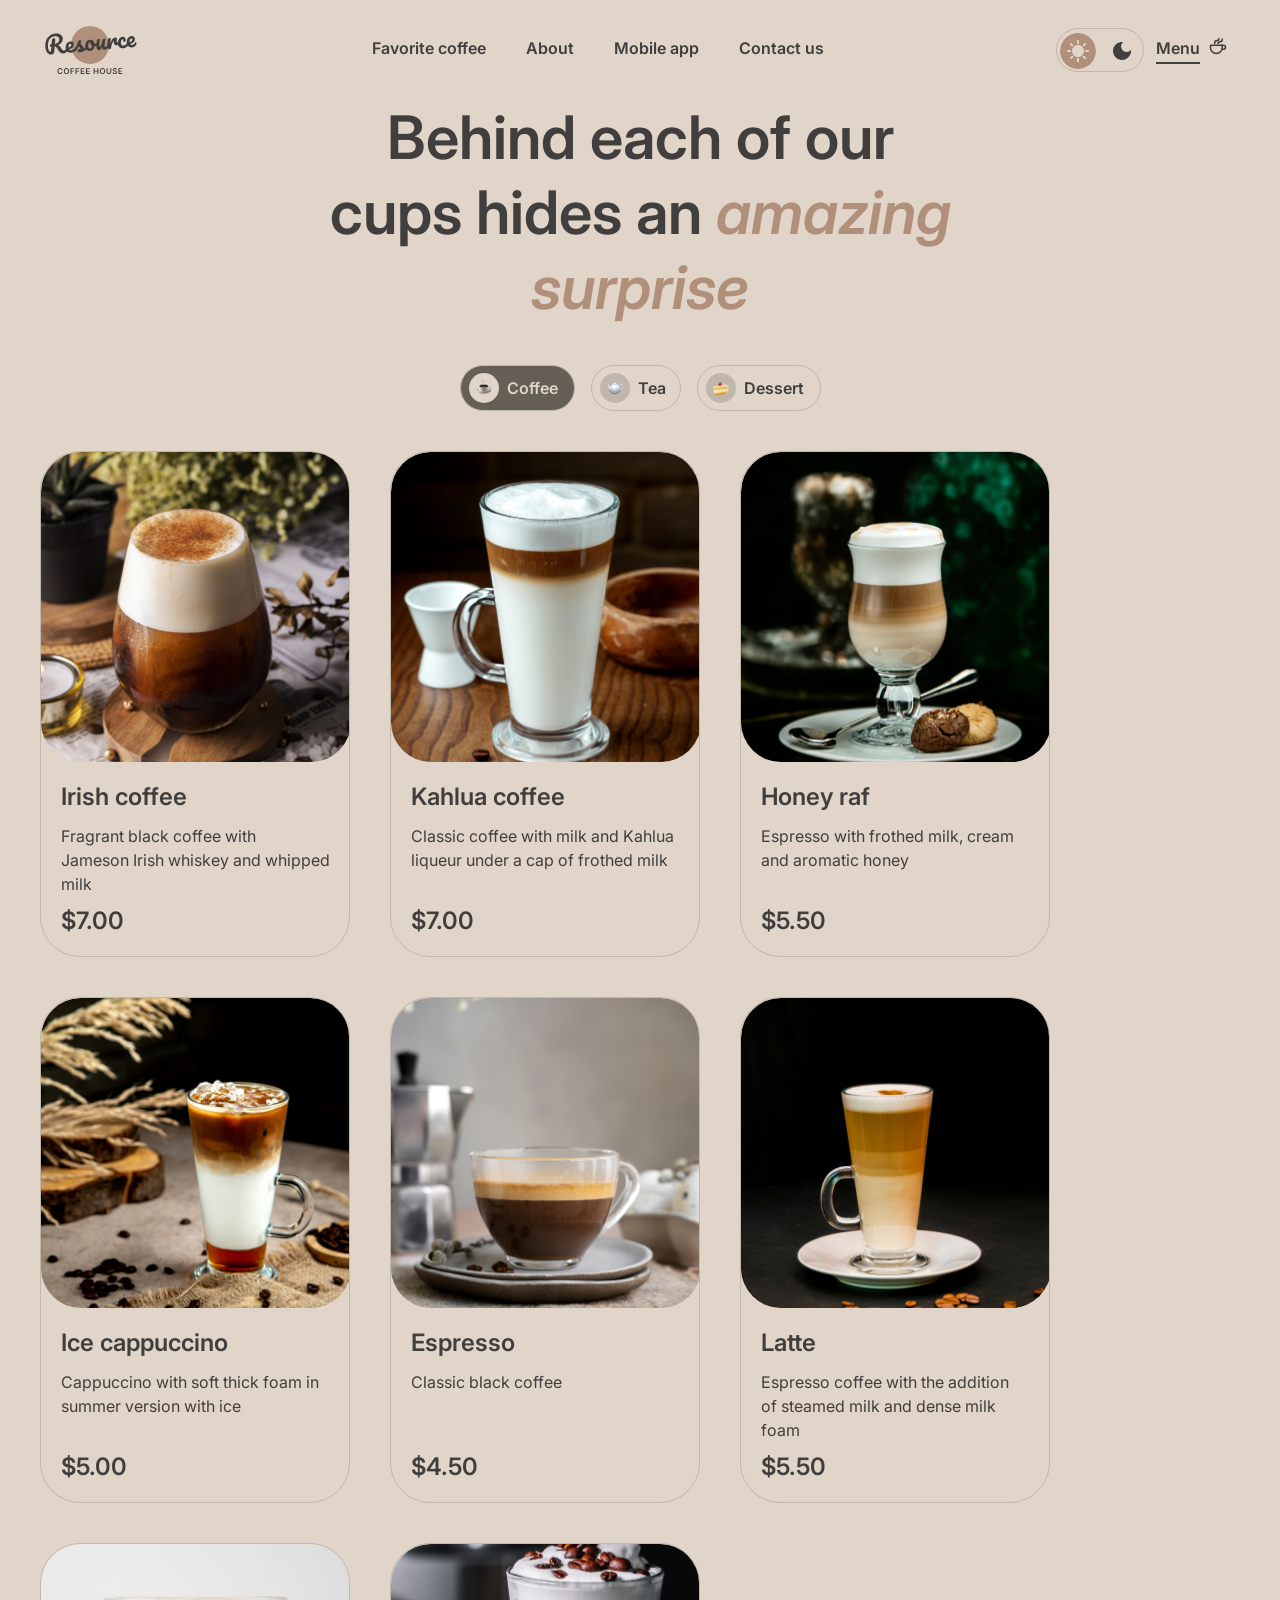
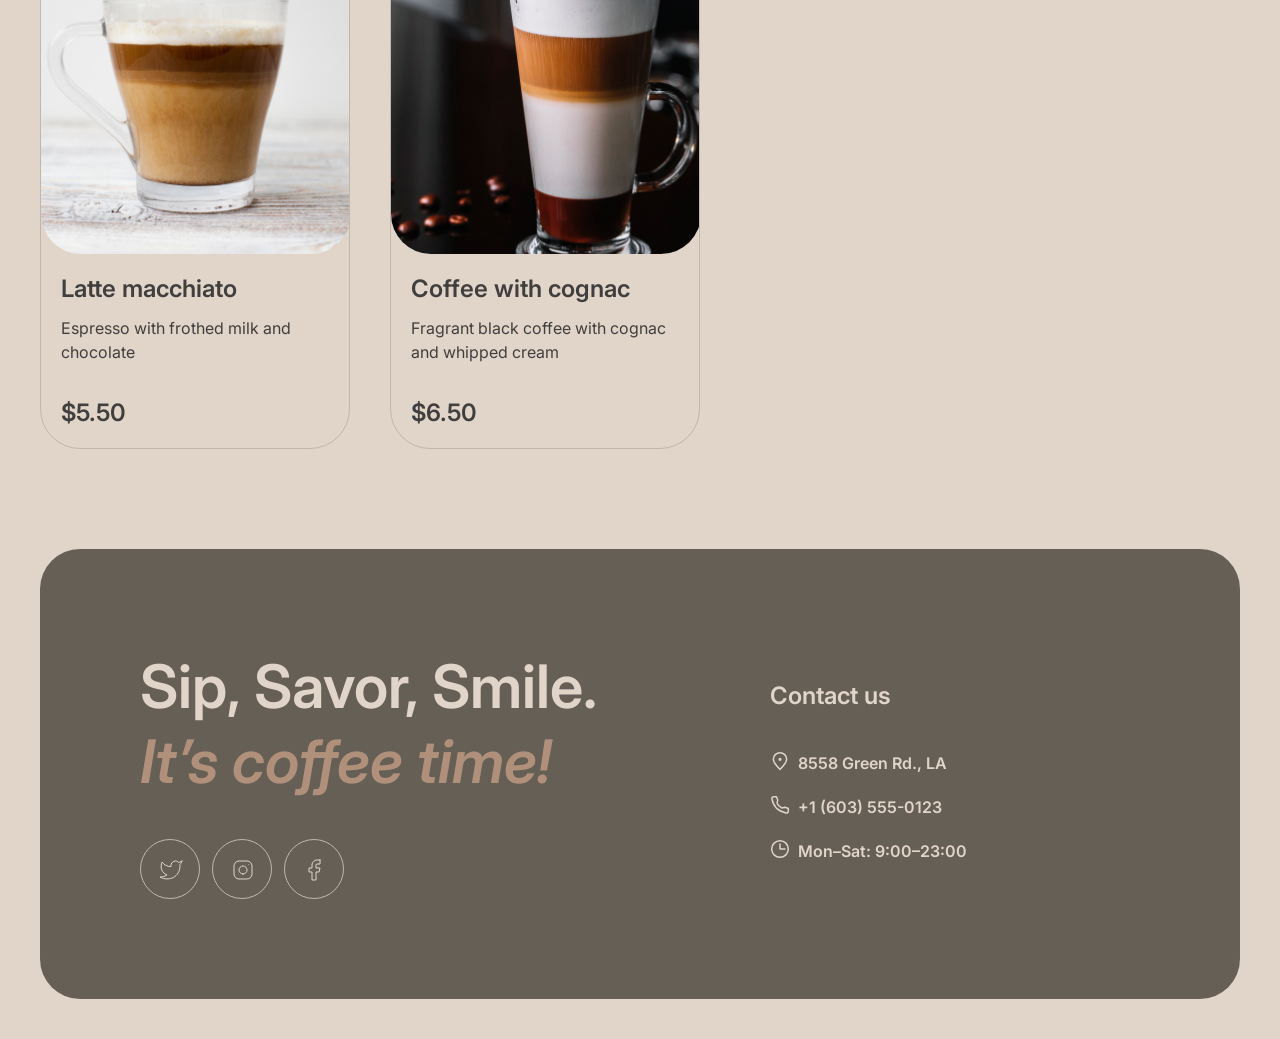
==== commit eeec59bb: "feat: implement burger menu 768px for menu html" ====
--- a/menu.html
+++ b/menu.html
@@ -48,6 +48,14 @@
                             <li class="nav-item no-active"><a href="./index.html#about" class="nav-link">About<span class="menu-line"></span></a></li>
                             <li class="nav-item no-active"><a href="./index.html#mobile-app" class="nav-link">Mobile app<span class="menu-line"></span></a></li>
                             <li class="nav-item no-active"><a href="./index.html#contacts" class="nav-link">Contact us<span class="menu-line"></span></a></li>
+                            <li class="nav-item coffee-menu"><a href="./menu.html" class="nav-link coffee-menu-link">Menu</a>
+                                <svg width="40" height="40" viewBox="0 0 40 40" fill="none" xmlns="http://www.w3.org/2000/svg">
+  <path d="M28.3333 18.9333V25C28.3333 30.5228 23.8561 35 18.3332 35H14.9999C9.47707 35 4.99992 30.5228 4.99992 25V18.9333C4.99992 18.602 5.26855 18.3333 5.59992 18.3333H27.7333C28.0646 18.3333 28.3333 18.602 28.3333 18.9333Z" stroke="#403F3D" stroke-width="2" stroke-linecap="round" stroke-linejoin="round" />
+  <path d="M19.9999 15C19.9999 13.3334 21.1904 11.6667 23.5713 11.6667C24.0919 11.6667 24.7136 11.6667 25.3333 11.6667C26.9901 11.6667 28.3333 10.3236 28.3333 8.66671V5.83337" stroke="#403F3D" stroke-width="2" stroke-linecap="round" stroke-linejoin="round" />
+  <path d="M13.3334 15V12.1667C13.3334 10.5098 14.6766 9.16667 16.3334 9.16667H19.6667C20.7713 9.16667 21.6667 8.27124 21.6667 7.16667V5" stroke="#403F3D" stroke-width="2" stroke-linecap="round" stroke-linejoin="round" />
+  <path d="M26.6667 18.3334H30.8334C33.1346 18.3334 35.0001 20.1989 35.0001 22.5C35.0001 24.8012 33.1346 26.6667 30.8334 26.6667H28.3334" stroke="#403F3D" stroke-width="2" stroke-linecap="round" stroke-linejoin="round" />
+                                </svg>
+                            </li>
                         </ul>
                     </li>
                     <li>
--- a/css/menu.css
+++ b/css/menu.css
@@ -140,6 +140,7 @@
     display: flex;
     justify-content: space-between;
     align-items: center;
+    position: relative;
 }
 
 .logo-link {
@@ -155,11 +156,6 @@
     align-items: center;
 }
 
-.nav-item, .coffee-menu {
-    position: relative;
-    height: 28px;
-}
-
 .coffee-menu {
     display: flex;
     gap: 8px;
@@ -174,6 +170,11 @@
     line-height: 150%;
     color: var(--text-primary);
     transition: color 0.5s ease;
+    position: relative;
+}
+
+.nav-menu .coffee-menu {
+    display: none;
 }
 
 .header-actions {
@@ -226,7 +227,7 @@
     transition: width 0.3s ease, background 0.5s ease;
 }
 
-.coffee-menu-link .menu-line {
+.header-actions .coffee-menu-link .menu-line {
     width: 100%;
 }
 
@@ -258,9 +259,56 @@
     transform: translateY(-4px);
 }
 
+.burger-menu.open span:nth-child(1) {
+    transform: translateY(0) rotate(45deg);
+}
+
+.burger-menu.open span:nth-child(2) {
+    transform: translateY(0) rotate(-45deg);
+}
+
+.no-scroll {
+    overflow: hidden;
+    position: relative;
+    height: 100%;
+}
+
+@media (max-width:900px) {
+    .nav-menu {
+        gap: 20px
+    }
+}
+
 @media (max-width: 768px) {
     .nav-menu {
-        display: none;
+        display: flex;
+        flex-direction: column;
+        gap: 60px;
+        justify-content: flex-start;
+        align-items: center;
+        position: absolute;
+        right: -100%;
+        top: 80px;
+        width: 100%;
+        height: calc(100vh - 100px);
+        padding: 222px 40px 0 40px;
+        background: var(--text-inverse);
+        visibility: hidden;
+        transition: transform 0.5s, visibility 0.5s;
+    }
+
+    .nav-menu .coffee-menu {
+        display: flex;
+        gap: 8px;
+        align-items: center;
+        margin-top: 40px;
+    }
+
+    .nav-link {
+        height: 40px;
+        font-size: 32px;
+        line-height: 125%;
+        text-align: center;
     }
 
     .header-actions {
@@ -283,13 +331,18 @@
         width: 44px;
         height: 44px;
     }
-
-    .coffee-menu {
+ 
+    .header-actions .coffee-menu {
         display: none;
     }
- 
+
     .burger-menu {
         display: block;
+    }
+
+    .nav-menu.open {
+        transform: translateX(-100%);
+        visibility: visible;
     }
 }
 
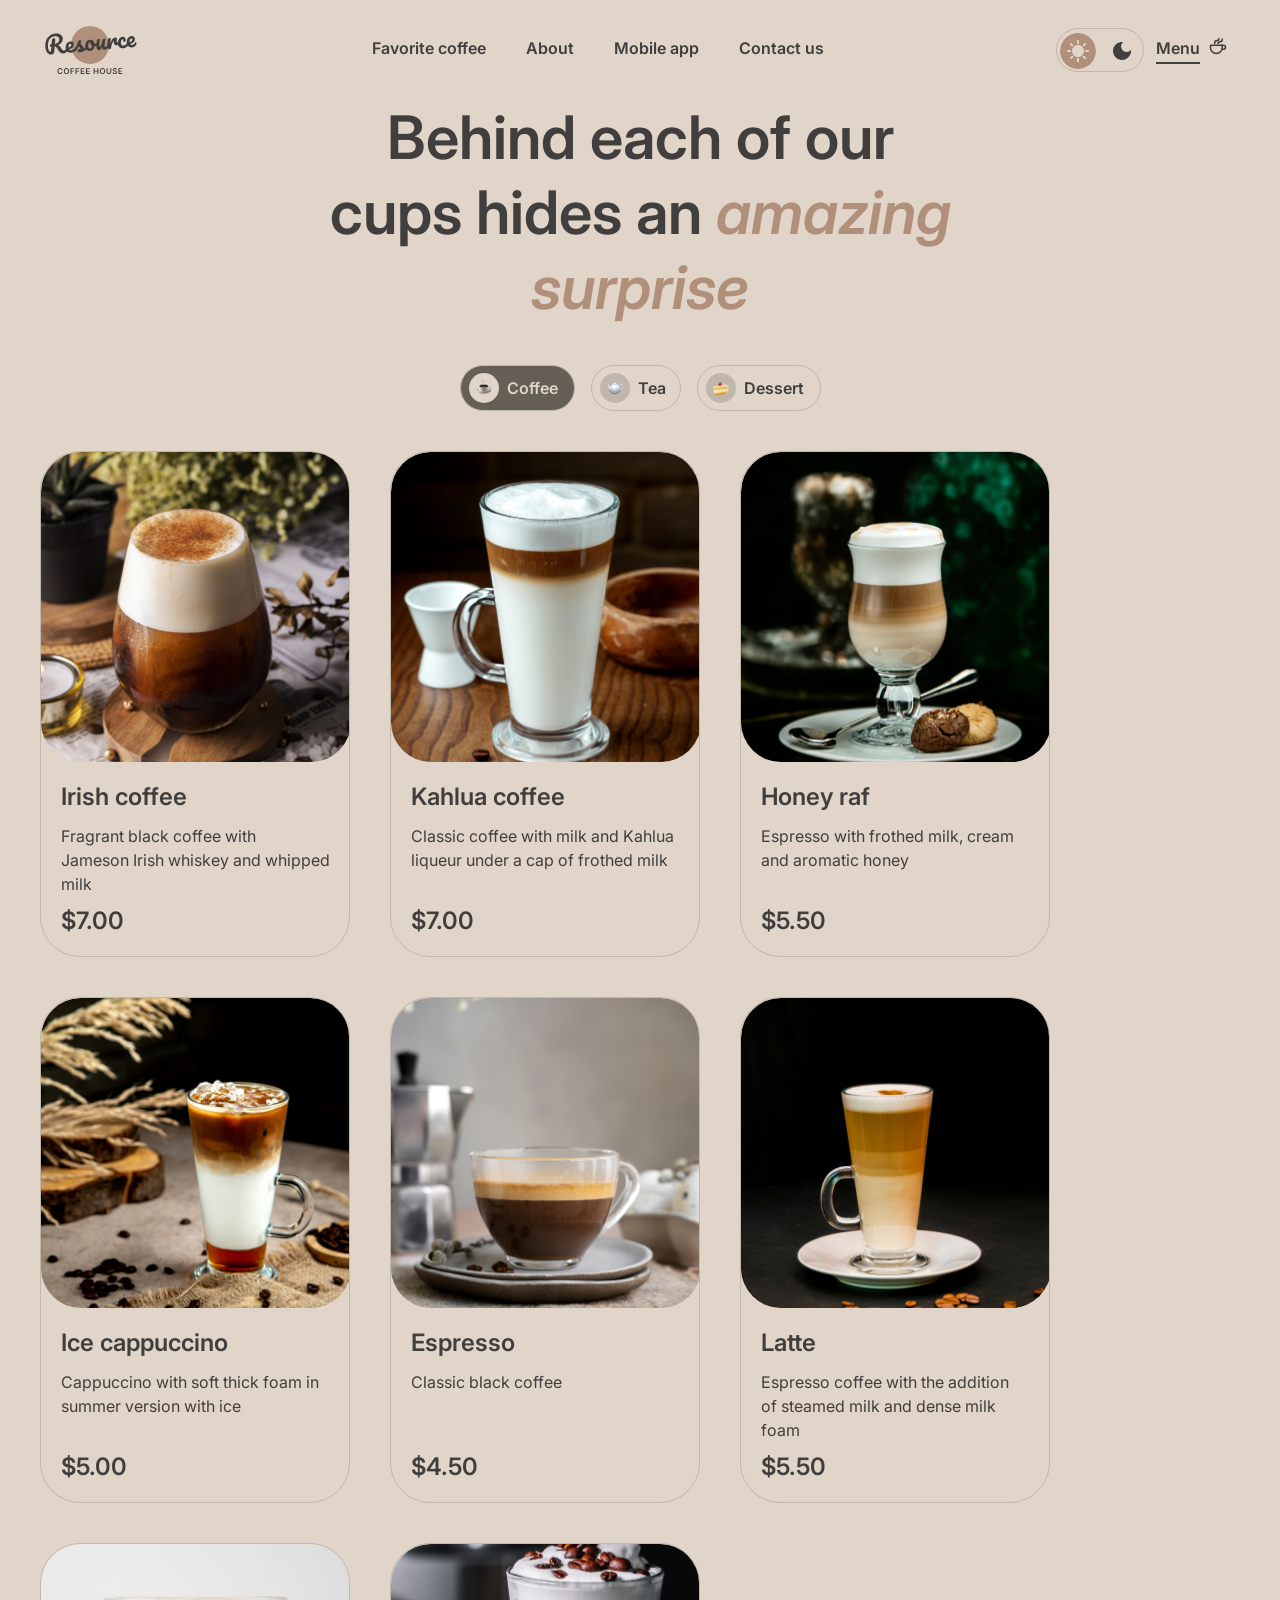
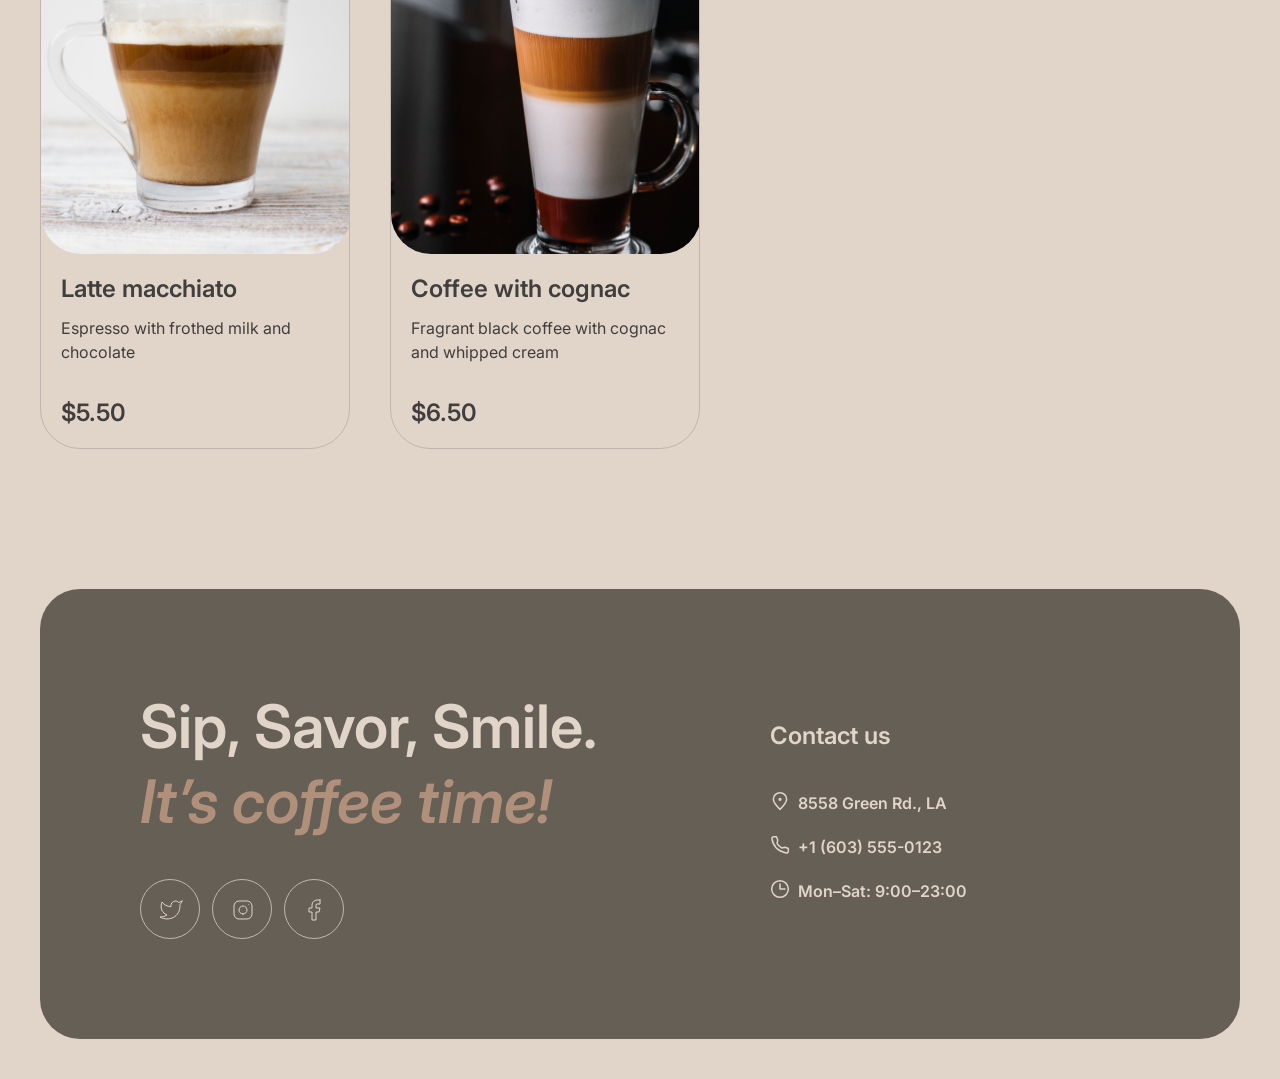
==== commit 3f8dad11: "fix: implement more cards btn for menu html" ====
--- a/menu.html
+++ b/menu.html
@@ -50,10 +50,10 @@
                             <li class="nav-item no-active"><a href="./index.html#contacts" class="nav-link">Contact us<span class="menu-line"></span></a></li>
                             <li class="nav-item coffee-menu"><a href="./menu.html" class="nav-link coffee-menu-link">Menu</a>
                                 <svg width="40" height="40" viewBox="0 0 40 40" fill="none" xmlns="http://www.w3.org/2000/svg">
-  <path d="M28.3333 18.9333V25C28.3333 30.5228 23.8561 35 18.3332 35H14.9999C9.47707 35 4.99992 30.5228 4.99992 25V18.9333C4.99992 18.602 5.26855 18.3333 5.59992 18.3333H27.7333C28.0646 18.3333 28.3333 18.602 28.3333 18.9333Z" stroke="#403F3D" stroke-width="2" stroke-linecap="round" stroke-linejoin="round" />
-  <path d="M19.9999 15C19.9999 13.3334 21.1904 11.6667 23.5713 11.6667C24.0919 11.6667 24.7136 11.6667 25.3333 11.6667C26.9901 11.6667 28.3333 10.3236 28.3333 8.66671V5.83337" stroke="#403F3D" stroke-width="2" stroke-linecap="round" stroke-linejoin="round" />
-  <path d="M13.3334 15V12.1667C13.3334 10.5098 14.6766 9.16667 16.3334 9.16667H19.6667C20.7713 9.16667 21.6667 8.27124 21.6667 7.16667V5" stroke="#403F3D" stroke-width="2" stroke-linecap="round" stroke-linejoin="round" />
-  <path d="M26.6667 18.3334H30.8334C33.1346 18.3334 35.0001 20.1989 35.0001 22.5C35.0001 24.8012 33.1346 26.6667 30.8334 26.6667H28.3334" stroke="#403F3D" stroke-width="2" stroke-linecap="round" stroke-linejoin="round" />
+  <path d="M28.3333 18.9333V25C28.3333 30.5228 23.8561 35 18.3332 35H14.9999C9.47707 35 4.99992 30.5228 4.99992 25V18.9333C4.99992 18.602 5.26855 18.3333 5.59992 18.3333H27.7333C28.0646 18.3333 28.3333 18.602 28.3333 18.9333Z" stroke="var(--text-primary)" stroke-width="2" stroke-linecap="round" stroke-linejoin="round" />
+  <path d="M19.9999 15C19.9999 13.3334 21.1904 11.6667 23.5713 11.6667C24.0919 11.6667 24.7136 11.6667 25.3333 11.6667C26.9901 11.6667 28.3333 10.3236 28.3333 8.66671V5.83337" stroke="var(--text-primary)" stroke-width="2" stroke-linecap="round" stroke-linejoin="round" />
+  <path d="M13.3334 15V12.1667C13.3334 10.5098 14.6766 9.16667 16.3334 9.16667H19.6667C20.7713 9.16667 21.6667 8.27124 21.6667 7.16667V5" stroke="var(--text-primary)" stroke-width="2" stroke-linecap="round" stroke-linejoin="round" />
+  <path d="M26.6667 18.3334H30.8334C33.1346 18.3334 35.0001 20.1989 35.0001 22.5C35.0001 24.8012 33.1346 26.6667 30.8334 26.6667H28.3334" stroke="var(--text-primary)" stroke-width="2" stroke-linecap="round" stroke-linejoin="round" />
                                 </svg>
                             </li>
                         </ul>
@@ -200,12 +200,14 @@
                             </a>
                         </div>
                     </div>
-                    <button class="menu-more-cards">
+                    <div class="menu-more-cards">
+                        <button class="menu-more-btn">
                         <svg width="24" height="24" viewBox="0 0 24 24" fill="none" xmlns="http://www.w3.org/2000/svg">
   <path d="M21.8883 13.5C21.1645 18.3113 17.013 22 12 22C6.47715 22 2 17.5228 2 12C2 6.47715 6.47715 2 12 2C16.1006 2 19.6248 4.46819 21.1679 8" stroke="var(--menu-more-cards-btn)" stroke-linecap="round" stroke-linejoin="round" />
   <path d="M17 8H21.4C21.7314 8 22 7.73137 22 7.4V3" stroke="var(--menu-more-cards-btn)" stroke-linecap="round" stroke-linejoin="round" />
                         </svg>
                     </button>
+                    </div>
                 </div>
             </section>
         </main>
--- a/css/menu.css
+++ b/css/menu.css
@@ -129,7 +129,7 @@
     list-style: none;
 }
 
-@media (max-width: 380px) {
+@media (max-width: 400px) {
     .container {
         padding: 20px 16px 40px;
     }
@@ -291,7 +291,7 @@
         top: 80px;
         width: 100%;
         height: calc(100vh - 100px);
-        padding: 222px 40px 0 40px;
+        padding: calc(100vh - 680px) 40px 0 40px;
         background: var(--text-inverse);
         visibility: hidden;
         transition: transform 0.5s, visibility 0.5s;
@@ -360,7 +360,7 @@
     flex-direction: column;
     gap: 40px;
     align-items: center;
-    position: relative;
+    /*position: relative;*/
 }
 
 .menu-title {
@@ -506,9 +506,13 @@
 }
 
 .menu-more-cards {
+    position: relative;
+    margin: ;
+}
+
+.menu-more-btn {
     display: none;
     position: absolute;
-    bottom: -100px;
     left: calc(50% - 30px);
     border: 1px solid var(--background-container);
     border-radius: 100px;
@@ -525,7 +529,7 @@
 
 @media (max-width: 768px) {
     .menu-title {
-        margin: 0;
+        margin: 0 20px;
     }
 
     .menu-cards--box.hide {
@@ -536,8 +540,16 @@
         justify-content: center;
     }
 
-    .menu-more-cards {
+    .menu-cards--box img {
+        transform: none;
+    }
+
+    .menu-more-cards .menu-more-btn {
         display: block;
+    }
+
+    .menu-more-btn {
+        
     }
 }
 
@@ -661,7 +673,7 @@
     .footer-content {
         flex-wrap: wrap;
         padding: 100px 60px;
-        margin-top: 200px;
+        margin-top: 160px;
     }
 
     .footer-contacts {
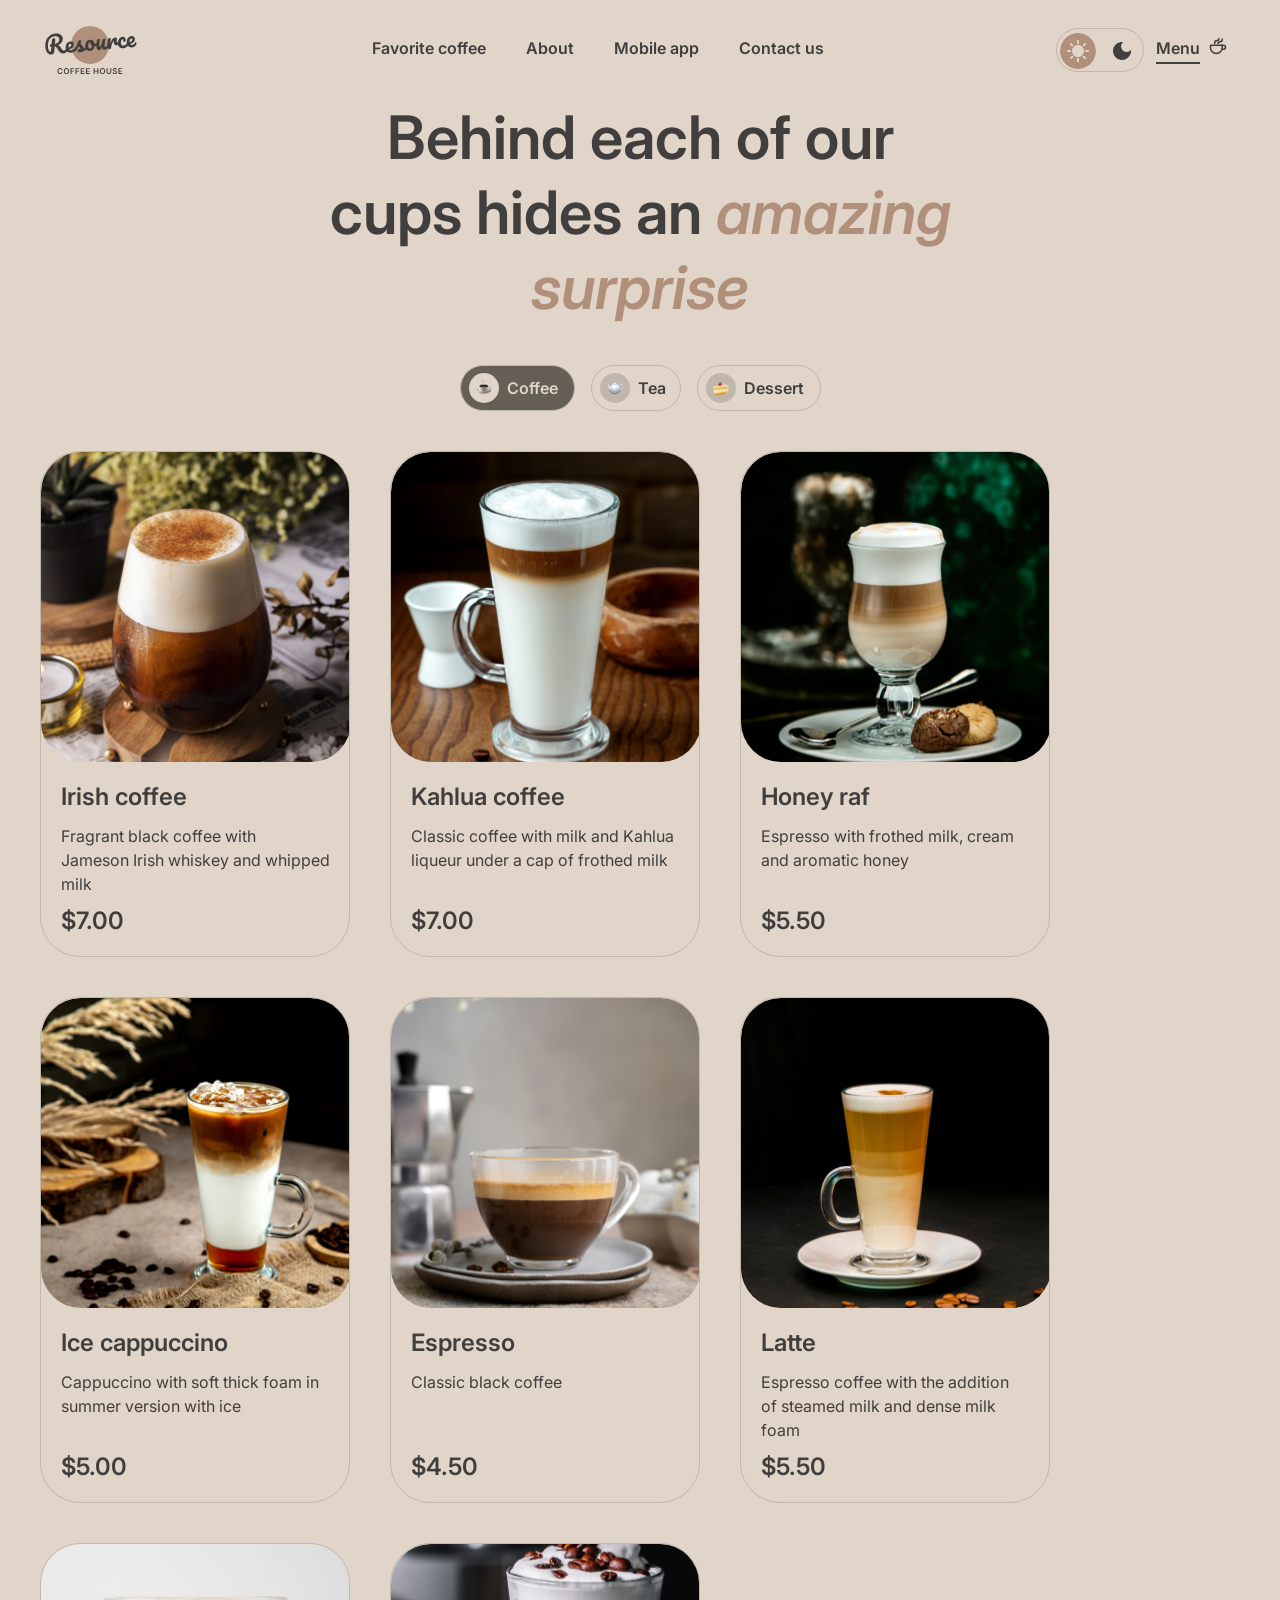
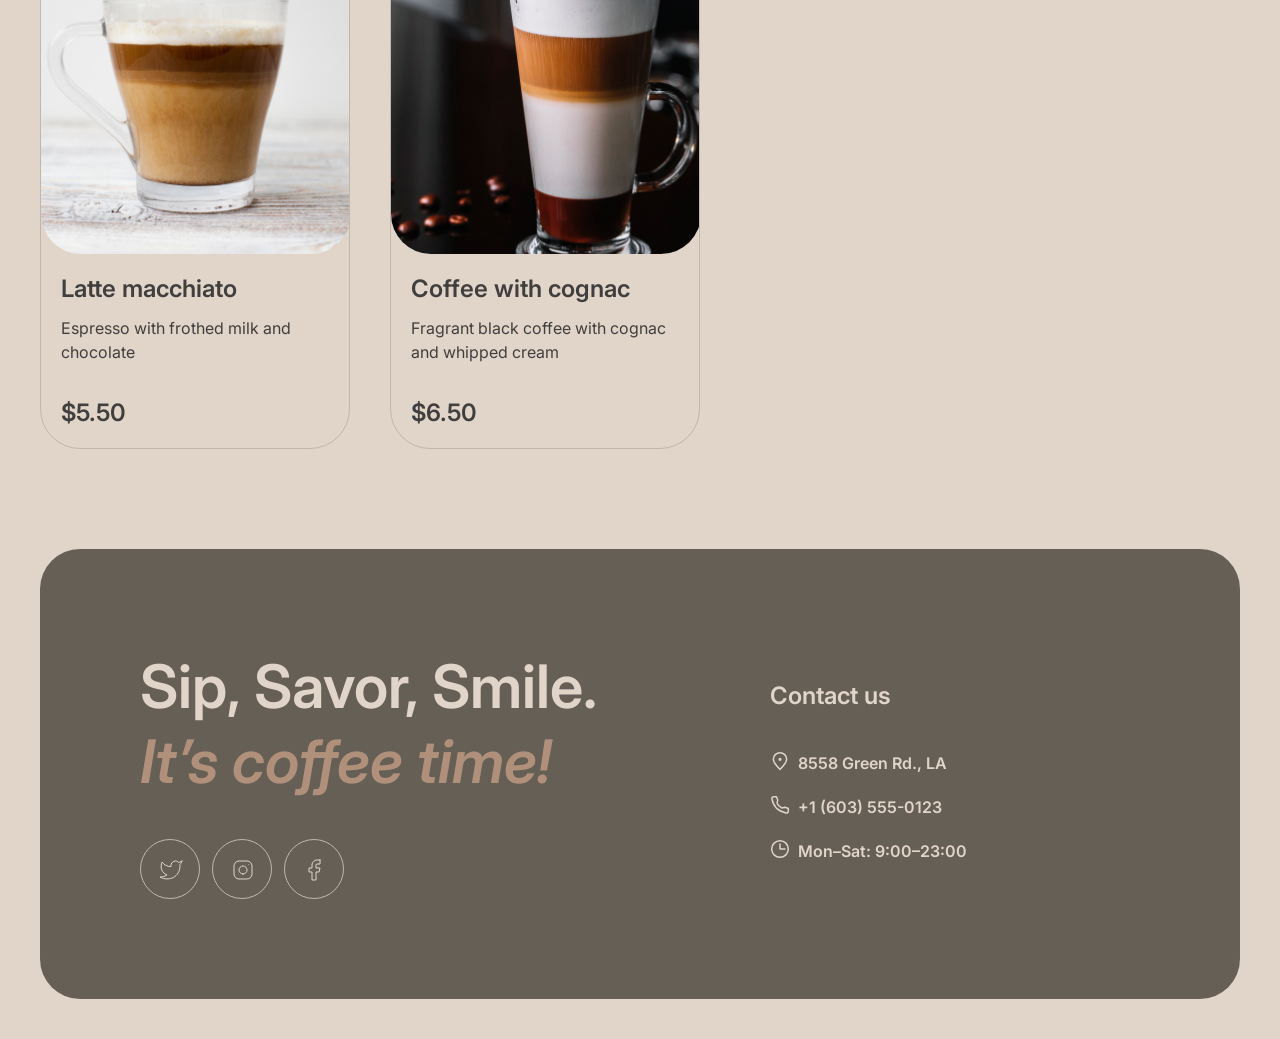
==== commit 1295ce18: "feat: implement switch category for menu html" ====
--- a/menu.html
+++ b/menu.html
@@ -98,15 +98,15 @@
                 <div class="menu-content">
                     <h1 class="menu-title">Behind each of our cups hides an <span>amazing surprise</span></h1>
                     <div class="menu-switcher">
-                        <button class="menu-switcher--coffee active"><span><img src="./images/icon-menu-coffee.png" alt="menu-coffee"></span>Coffee</button>
-                        <button class="menu-switcher--tea"><span class="icon-menu--bg"><img src="./images/icon-menu-tea.png" alt="menu-tea"></span>Tea</button>
-                        <button class="menu-switcher--dessert"><span class="icon-menu--bg"><img src="./images/icon-menu-dessert.png" alt="menu-dessert"></span>Dessert</button>
+                        <button class="menu-switch coffee active"><span><img src="./images/icon-menu-coffee.png" alt="menu-coffee"></span>Coffee</button>
+                        <button class="menu-switch tea no-active"><span class="icon-menu--bg"><img src="./images/icon-menu-tea.png" alt="menu-tea"></span>Tea</button>
+                        <button class="menu-switch dessert no-active"><span class="icon-menu--bg"><img src="./images/icon-menu-dessert.png" alt="menu-dessert"></span>Dessert</button>
                     </div>
-                    <div class="menu-cards">
-                        <div class="menu-cards--box">
-                            <a href="#">
-                                <div class="menu-cards--box_img">
-                                    <img src="./images/menu-coffee-1.jpg" alt="menu-coffee-1">
+                    <div class="menu-cards coffee active">
+                        <div class="menu-cards--box">
+                            <a href="#">
+                                <div class="menu-cards--box_img">
+                                    <img src="./images/menu-coffee-1.jpg" alt="Irish coffee">
                                 </div>
                                 <div class="menu-cards--box_info">
                                     <p class="menu-cards--box_title">Irish coffee</p>
@@ -118,7 +118,7 @@
                         <div class="menu-cards--box">
                             <a href="#">
                                 <div class="menu-cards--box_img">
-                                    <img src="./images/menu-coffee-2.jpg" alt="menu-coffee-2">
+                                    <img src="./images/menu-coffee-2.jpg" alt="Kahlua coffee">
                                 </div>
                                 <div class="menu-cards--box_info">
                                     <p class="menu-cards--box_title">Kahlua coffee</p>
@@ -130,7 +130,7 @@
                         <div class="menu-cards--box">
                             <a href="#">
                                 <div class="menu-cards--box_img">
-                                    <img src="./images/menu-coffee-3.jpg" alt="menu-coffee-3">
+                                    <img src="./images/menu-coffee-3.jpg" alt="Honey raf">
                                 </div>
                                 <div class="menu-cards--box_info">
                                     <p class="menu-cards--box_title">Honey raf</p>
@@ -142,7 +142,7 @@
                         <div class="menu-cards--box">
                             <a href="#">
                                 <div class="menu-cards--box_img">
-                                    <img src="./images/menu-coffee-4.jpg" alt="menu-coffee-4">
+                                    <img src="./images/menu-coffee-4.jpg" alt="Ice cappuccino4">
                                 </div>
                                 <div class="menu-cards--box_info">
                                     <p class="menu-cards--box_title">Ice cappuccino</p>
@@ -154,7 +154,7 @@
                         <div class="menu-cards--box hide">
                             <a href="#">
                                 <div class="menu-cards--box_img">
-                                    <img src="./images/menu-coffee-5.jpg" alt="menu-coffee-5">
+                                    <img src="./images/menu-coffee-5.jpg" alt="Espresso">
                                 </div>
                                 <div class="menu-cards--box_info">
                                     <p class="menu-cards--box_title">Espresso</p>
@@ -166,7 +166,7 @@
                         <div class="menu-cards--box hide">
                             <a href="#">
                                 <div class="menu-cards--box_img">
-                                    <img src="./images/menu-coffee-6.jpg" alt="menu-coffee-6">
+                                    <img src="./images/menu-coffee-6.jpg" alt="Latte">
                                 </div>
                                 <div class="menu-cards--box_info">
                                     <p class="menu-cards--box_title">Latte</p>
@@ -178,7 +178,7 @@
                         <div class="menu-cards--box hide">
                             <a href="#">
                                 <div class="menu-cards--box_img">
-                                    <img src="./images/menu-coffee-7.jpg" alt="menu-coffee-7">
+                                    <img src="./images/menu-coffee-7.jpg" alt="Latte macchiato">
                                 </div>
                                 <div class="menu-cards--box_info">
                                     <p class="menu-cards--box_title">Latte macchiato</p>
@@ -190,7 +190,7 @@
                         <div class="menu-cards--box hide">
                             <a href="#">
                                 <div class="menu-cards--box_img">
-                                    <img src="./images/menu-coffee-8.jpg" alt="menu-coffee-8">
+                                    <img src="./images/menu-coffee-8.jpg" alt="Coffee with cognac">
                                 </div>
                                 <div class="menu-cards--box_info">
                                     <p class="menu-cards--box_title">Coffee with cognac</p>
@@ -200,6 +200,154 @@
                             </a>
                         </div>
                     </div>
+                    <div class="menu-cards tea">
+                        <div class="menu-cards--box">
+                            <a href="#">
+                                <div class="menu-cards--box_img">
+                                    <img src="./images/menu-tea-1.jpg" alt="Moroccan">
+                                </div>
+                                <div class="menu-cards--box_info">
+                                    <p class="menu-cards--box_title">Moroccan</p>
+                                    <p class="menu-cards--box_text">Fragrant black tea with the addition of tangerine, cinnamon, honey, lemon and mint</p>
+                                    <p class="menu-cards--box_price">$4.50</p>
+                                </div>
+                            </a>
+                        </div>
+                        <div class="menu-cards--box">
+                            <a href="#">
+                                <div class="menu-cards--box_img">
+                                    <img src="./images/menu-tea-2.jpg" alt="Ginger">
+                                </div>
+                                <div class="menu-cards--box_info">
+                                    <p class="menu-cards--box_title">Ginger</p>
+                                    <p class="menu-cards--box_text">Original black tea with fresh ginger, lemon and honey</p>
+                                    <p class="menu-cards--box_price">$5.00</p>
+                                </div>
+                            </a>
+                        </div>
+                        <div class="menu-cards--box">
+                            <a href="#">
+                                <div class="menu-cards--box_img">
+                                    <img src="./images/menu-tea-3.jpg" alt="Cranberry">
+                                </div>
+                                <div class="menu-cards--box_info">
+                                    <p class="menu-cards--box_title">Cranberry</p>
+                                    <p class="menu-cards--box_text">Invigorating black tea with cranberry and honey</p>
+                                    <p class="menu-cards--box_price">$5.00</p>
+                                </div>
+                            </a>
+                        </div>
+                        <div class="menu-cards--box">
+                            <a href="#">
+                                <div class="menu-cards--box_img">
+                                    <img src="./images/menu-tea-4.jpg" alt="Sea buckthorn">
+                                </div>
+                                <div class="menu-cards--box_info">
+                                    <p class="menu-cards--box_title">Sea buckthorn</p>
+                                    <p class="menu-cards--box_text">Toning sweet black tea with sea buckthorn, fresh thyme and cinnamon</p>
+                                    <p class="menu-cards--box_price">$5.50</p>
+                                </div>
+                            </a>
+                        </div>
+                    </div>
+                    <div class="menu-cards dessert">
+                        <div class="menu-cards--box">
+                            <a href="#">
+                                <div class="menu-cards--box_img">
+                                    <img src="./images/menu-dessert-1.jpg" alt="Marble cheesecake">
+                                </div>
+                                <div class="menu-cards--box_info">
+                                    <p class="menu-cards--box_title">Marble cheesecake</p>
+                                    <p class="menu-cards--box_text">Philadelphia cheese with lemon zest on a light sponge cake and red currant jam</p>
+                                    <p class="menu-cards--box_price">$3.50</p>
+                                </div>
+                            </a>
+                        </div>
+                        <div class="menu-cards--box">
+                            <a href="#">
+                                <div class="menu-cards--box_img">
+                                    <img src="./images/menu-dessert-2.jpg" alt="Red velvet">
+                                </div>
+                                <div class="menu-cards--box_info">
+                                    <p class="menu-cards--box_title">Red velvet</p>
+                                    <p class="menu-cards--box_text">Layer cake with cream cheese frosting</p>
+                                    <p class="menu-cards--box_price">$4.00</p>
+                                </div>
+                            </a>
+                        </div>
+                        <div class="menu-cards--box">
+                            <a href="#">
+                                <div class="menu-cards--box_img">
+                                    <img src="./images/menu-dessert-3.jpg" alt="Cheesecakes">
+                                </div>
+                                <div class="menu-cards--box_info">
+                                    <p class="menu-cards--box_title">Cheesecakes</p>
+                                    <p class="menu-cards--box_text">Soft cottage cheese pancakes with sour cream and fresh berries and sprinkled with powdered sugar</p>
+                                    <p class="menu-cards--box_price">$4.50</p>
+                                </div>
+                            </a>
+                        </div>
+                        <div class="menu-cards--box">
+                            <a href="#">
+                                <div class="menu-cards--box_img">
+                                    <img src="./images/menu-dessert-4.jpg" alt="Creme brulee">
+                                </div>
+                                <div class="menu-cards--box_info">
+                                    <p class="menu-cards--box_title">Creme brulee</p>
+                                    <p class="menu-cards--box_text">Delicate creamy dessert in a caramel basket with wild berries</p>
+                                    <p class="menu-cards--box_price">$4.00</p>
+                                </div>
+                            </a>
+                        </div>
+                        <div class="menu-cards--box hide">
+                            <a href="#">
+                                <div class="menu-cards--box_img">
+                                    <img src="./images/menu-dessert-5.jpg" alt="Pancakes">
+                                </div>
+                                <div class="menu-cards--box_info">
+                                    <p class="menu-cards--box_title">Pancakes</p>
+                                    <p class="menu-cards--box_text">Tender pancakes with strawberry jam and fresh strawberries</p>
+                                    <p class="menu-cards--box_price">$4.50</p>
+                                </div>
+                            </a>
+                        </div>
+                        <div class="menu-cards--box hide">
+                            <a href="#">
+                                <div class="menu-cards--box_img">
+                                    <img src="./images/menu-dessert-6.jpg" alt="Honey cake">
+                                </div>
+                                <div class="menu-cards--box_info">
+                                    <p class="menu-cards--box_title">Honey cake</p>
+                                    <p class="menu-cards--box_text">Classic honey cake with delicate custard</p>
+                                    <p class="menu-cards--box_price">$4.50</p>
+                                </div>
+                            </a>
+                        </div>
+                        <div class="menu-cards--box hide">
+                            <a href="#">
+                                <div class="menu-cards--box_img">
+                                    <img src="./images/menu-dessert-7.jpg" alt="Chocolate cake">
+                                </div>
+                                <div class="menu-cards--box_info">
+                                    <p class="menu-cards--box_title">Chocolate cake</p>
+                                    <p class="menu-cards--box_text">Cake with hot chocolate filling and nuts with dried apricots</p>
+                                    <p class="menu-cards--box_price">$5.50</p>
+                                </div>
+                            </a>
+                        </div>
+                        <div class="menu-cards--box hide">
+                            <a href="#">
+                                <div class="menu-cards--box_img">
+                                    <img src="./images/menu-dessert-8.jpg" alt="Black forest">
+                                </div>
+                                <div class="menu-cards--box_info">
+                                    <p class="menu-cards--box_title">Black forest</p>
+                                    <p class="menu-cards--box_text">A combination of thin sponge cake with cherry jam and light chocolate mousse</p>
+                                    <p class="menu-cards--box_price">$6.50</p>
+                                </div>
+                            </a>
+                        </div>
+                    </div>  
                     <div class="menu-more-cards">
                         <button class="menu-more-btn">
                         <svg width="24" height="24" viewBox="0 0 24 24" fill="none" xmlns="http://www.w3.org/2000/svg">
@@ -271,6 +419,6 @@
             </div>
         </footer>
     </div>
-    <script src="./js/script.js"></script>
+    <script src="./js/menu.js"></script>
 </body>
 </html>
--- a/css/menu.css
+++ b/css/menu.css
@@ -383,6 +383,8 @@
 .menu-switcher {
     display: flex;
     gap: 16px;
+    justify-content: center;
+    width: 361px;
 }
 
 .menu-switcher button {
@@ -402,31 +404,34 @@
     transition: color 0.5s ease;
 }
 
-.menu-switcher--coffee.active {
+.menu-switch.coffee {
     width: 115px;
+}
+
+.menu-switch.tea {
+    width: 90px;
+}
+
+.menu-switch.dessert {
+    width: 124px;
+}
+
+.menu-switch span {
+    border-radius: 100px;
+    width: 30px;
+    height: 30px;
+    background: var(--border-primary);
+    transition: background 0.5s ease;
+}
+
+.menu-switch.active {
     color: var(--menu-switcher-active-color);
     background: var(--menu-switcher-active-bg);
     transition: color 0.5s ease, background 0.5s ease;
 }
 
-.menu-switcher--tea {
-    width: 90px;
-}
-
-.menu-switcher--dessert {
-    width: 124px;
-}
-
-.menu-switcher button > span {
-    border-radius: 100px;
-    width: 30px;
-    height: 30px;
+.menu-switch.active > span {
     background: var(--menu-switcher-active-span-bg);
-    transition: background 0.5s ease;
-}
-
-.menu-switcher .icon-menu--bg {
-    background: var(--border-primary);
     transition: background 0.5s ease;
 }
 
@@ -436,6 +441,10 @@
 }
 
 .menu-cards {
+    display: none;
+}
+
+.menu-cards.active {
     display: flex;
     flex-wrap: wrap;
     gap: 40px;
@@ -507,7 +516,6 @@
 
 .menu-more-cards {
     position: relative;
-    margin: ;
 }
 
 .menu-more-btn {
@@ -547,10 +555,6 @@
     .menu-more-cards .menu-more-btn {
         display: block;
     }
-
-    .menu-more-btn {
-        
-    }
 }
 
 @media (max-width: 560px) {
@@ -575,7 +579,7 @@
     display: flex;
     gap: 100px;
     border-radius: 40px;
-    margin-top: 100px;
+    margin-top: 60px;
     padding: 100px;
     background: var(--background-container);
     transition: background 0.5s ease;
@@ -727,6 +731,15 @@
     
     }
 
+    .menu-switch.no-active:hover {
+        color: var(--menu-switcher-active-color);
+        background: var(--menu-switcher-active-bg);
+    }
+
+    .menu-switch.no-active:hover span {
+        background: var(--menu-switcher-active-span-bg);
+    }
+
     .menu-cards--box_img img:hover {
         transform: scale(1);
     }
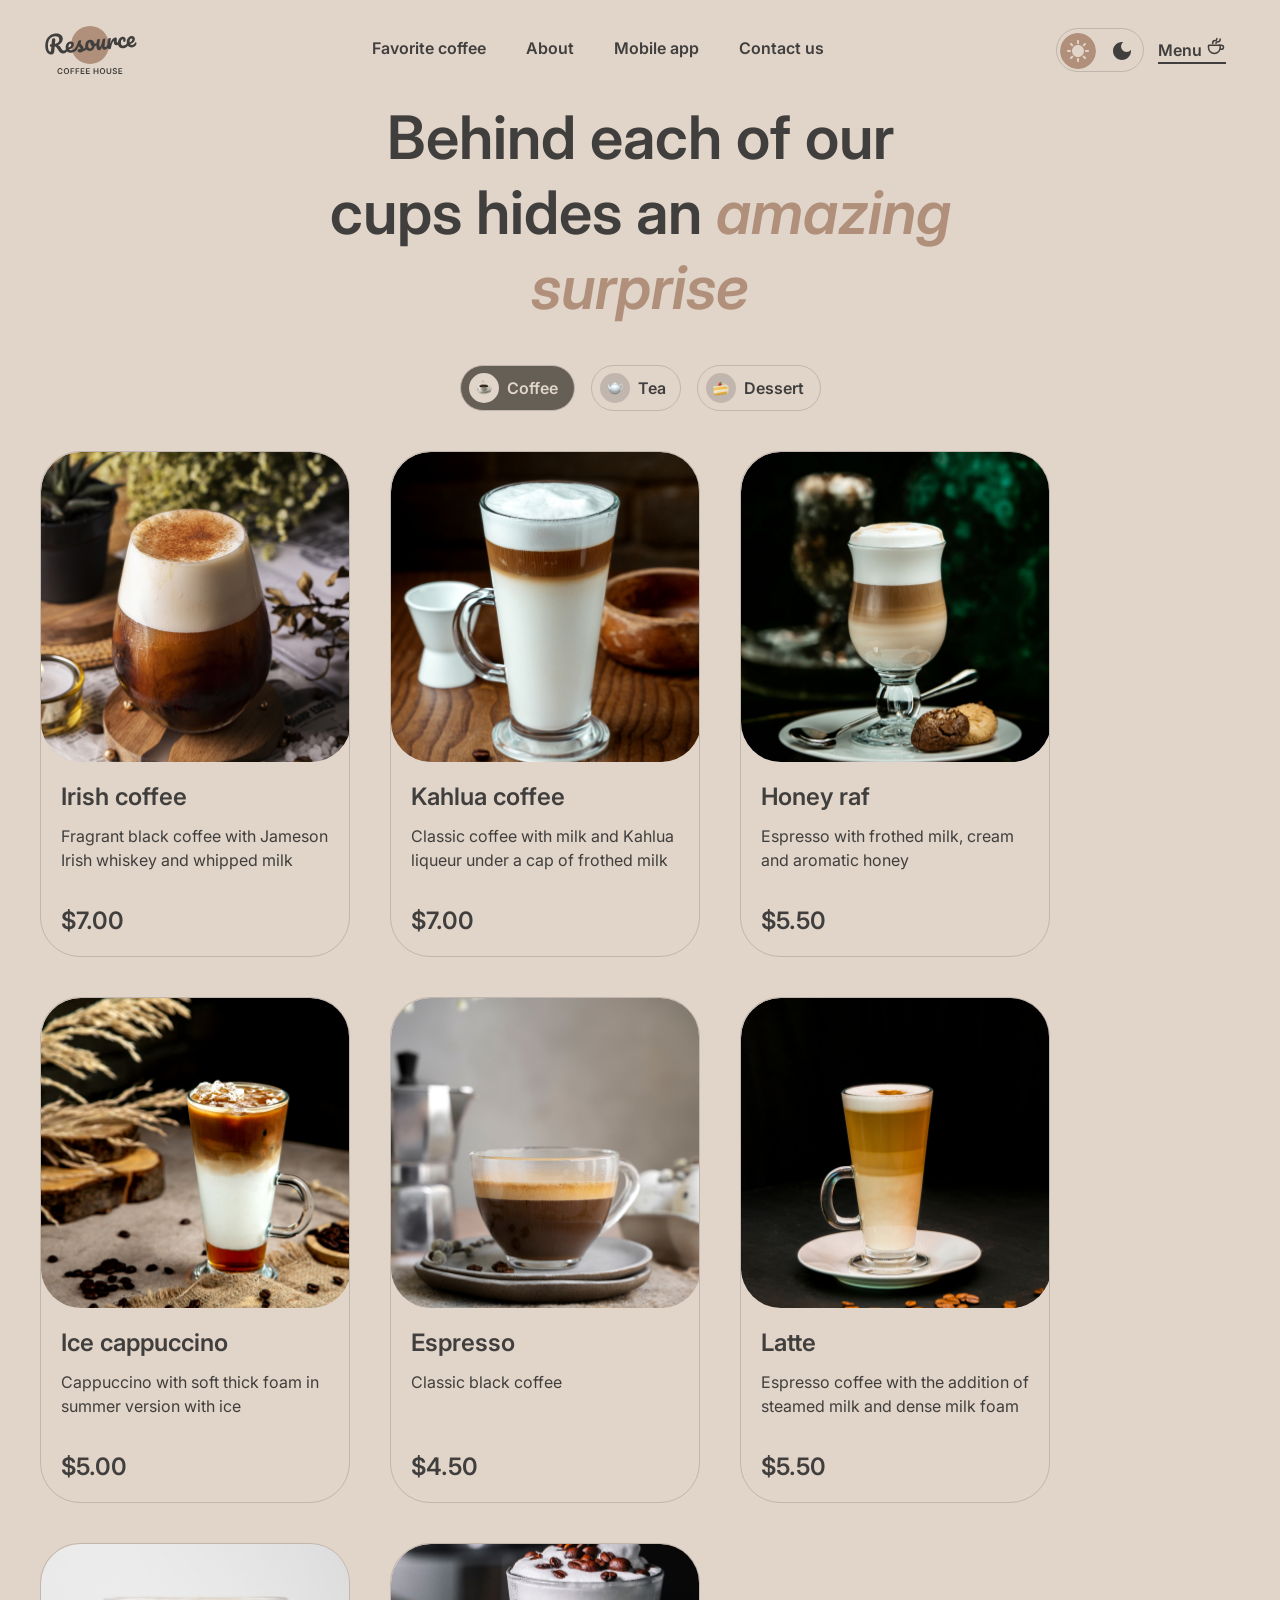
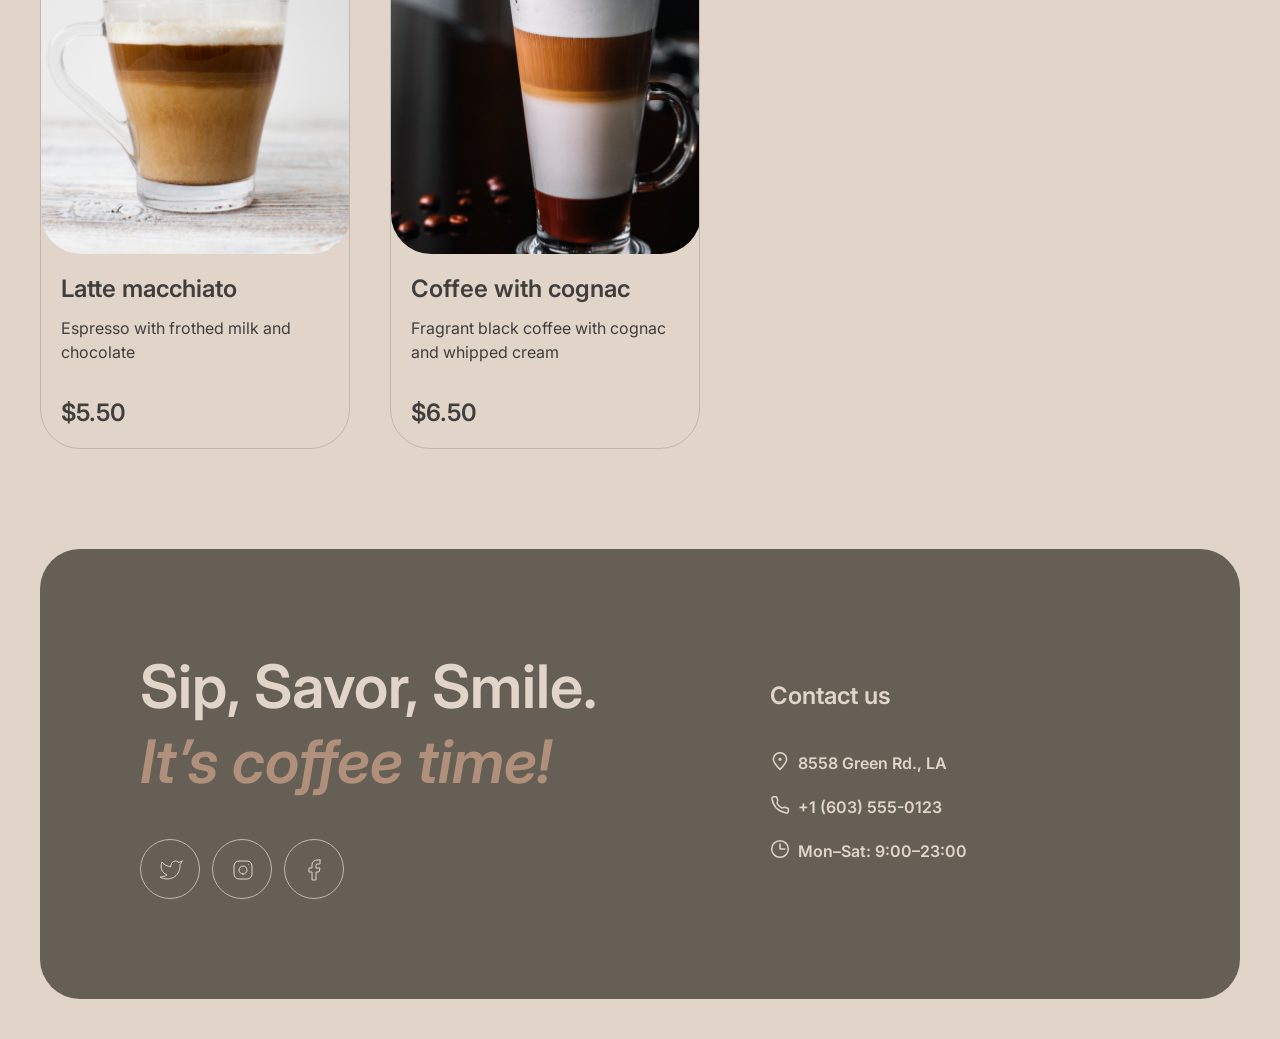
==== commit fa25181e: "feat: implement create data category for menu html" ====
--- a/menu.html
+++ b/menu.html
@@ -72,14 +72,16 @@
                                 </svg>
                             </button>
                             </li>
-                            <li class="coffee-menu"><a href="./menu.html" class="nav-link coffee-menu-link">Menu
-    <span class="menu-line"></span></a>
-                            <svg width="20" height="20" viewBox="0 0 20 20" fill="none" xmlns="http://www.w3.org/2000/svg">
+                            <li class="coffee-menu">
+                                <a href="./menu.html" class="nav-link coffee-menu-link">Menu
+                                    <svg width="20" height="20" viewBox="0 0 20 20" fill="none" xmlns="http://www.w3.org/2000/svg">
     <path d="M14.167 9.76667V11.6667C14.167 14.8883 11.5553 17.5 8.33366 17.5C5.112 17.5 2.50033 14.8883 2.50033 11.6667V9.76667C2.50033 9.4353 2.76896 9.16667 3.10033 9.16667H13.567C13.8984 9.16667 14.167 9.4353 14.167 9.76667Z" stroke="var(--text-primary)" stroke-width="1.5" stroke-linecap="round" stroke-linejoin="round" />
     <path d="M10.0003 7.50008C10.0003 6.66675 10.5956 5.83341 11.786 5.83341C13.101 5.83341 14.167 4.76743 14.167 3.45246V2.91675" stroke="var(--text-primary)" stroke-width="1.5" stroke-linecap="round" stroke-linejoin="round" />
     <path d="M6.66634 7.5V7.08333C6.66634 5.70262 7.78563 4.58333 9.16634 4.58333C10.0868 4.58333 10.833 3.83714 10.833 2.91667V2.5" stroke="var(--text-primary)" stroke-width="1.5" stroke-linecap="round" stroke-linejoin="round" />
     <path d="M13.333 9.16675H15.4163C16.5669 9.16675 17.4997 10.0995 17.4997 11.2501C17.4997 12.4007 16.5669 13.3334 15.4163 13.3334H14.1663" stroke="var(--text-primary)" stroke-width="1.5" stroke-linecap="round" stroke-linejoin="round" />
-                            </svg>
+                                    </svg>
+                                    <span class="menu-line"></span>
+                                </a>                    
                             </li>
                             <li>
                                 <button class="burger-menu">
@@ -102,252 +104,9 @@
                         <button class="menu-switch tea no-active"><span class="icon-menu--bg"><img src="./images/icon-menu-tea.png" alt="menu-tea"></span>Tea</button>
                         <button class="menu-switch dessert no-active"><span class="icon-menu--bg"><img src="./images/icon-menu-dessert.png" alt="menu-dessert"></span>Dessert</button>
                     </div>
-                    <div class="menu-cards coffee active">
-                        <div class="menu-cards--box">
-                            <a href="#">
-                                <div class="menu-cards--box_img">
-                                    <img src="./images/menu-coffee-1.jpg" alt="Irish coffee">
-                                </div>
-                                <div class="menu-cards--box_info">
-                                    <p class="menu-cards--box_title">Irish coffee</p>
-                                    <p class="menu-cards--box_text">Fragrant black coffee with<br> Jameson Irish whiskey and whipped milk</p>
-                                    <p class="menu-cards--box_price">$7.00</p>
-                                </div>
-                            </a>
-                        </div>
-                        <div class="menu-cards--box">
-                            <a href="#">
-                                <div class="menu-cards--box_img">
-                                    <img src="./images/menu-coffee-2.jpg" alt="Kahlua coffee">
-                                </div>
-                                <div class="menu-cards--box_info">
-                                    <p class="menu-cards--box_title">Kahlua coffee</p>
-                                    <p class="menu-cards--box_text">Classic coffee with milk and Kahlua liqueur under a cap of frothed milk</p>
-                                    <p class="menu-cards--box_price">$7.00</p>
-                                </div>
-                            </a>
-                        </div>
-                        <div class="menu-cards--box">
-                            <a href="#">
-                                <div class="menu-cards--box_img">
-                                    <img src="./images/menu-coffee-3.jpg" alt="Honey raf">
-                                </div>
-                                <div class="menu-cards--box_info">
-                                    <p class="menu-cards--box_title">Honey raf</p>
-                                    <p class="menu-cards--box_text">Espresso with frothed milk, cream and aromatic honey</p>
-                                    <p class="menu-cards--box_price">$5.50</p>
-                                </div>
-                            </a>
-                        </div>
-                        <div class="menu-cards--box">
-                            <a href="#">
-                                <div class="menu-cards--box_img">
-                                    <img src="./images/menu-coffee-4.jpg" alt="Ice cappuccino4">
-                                </div>
-                                <div class="menu-cards--box_info">
-                                    <p class="menu-cards--box_title">Ice cappuccino</p>
-                                    <p class="menu-cards--box_text">Cappuccino with soft thick foam in summer version with ice</p>
-                                    <p class="menu-cards--box_price">$5.00</p>
-                                </div>
-                            </a>
-                        </div>
-                        <div class="menu-cards--box hide">
-                            <a href="#">
-                                <div class="menu-cards--box_img">
-                                    <img src="./images/menu-coffee-5.jpg" alt="Espresso">
-                                </div>
-                                <div class="menu-cards--box_info">
-                                    <p class="menu-cards--box_title">Espresso</p>
-                                    <p class="menu-cards--box_text">Classic black coffee</p>
-                                    <p class="menu-cards--box_price">$4.50</p>
-                                </div>
-                            </a>
-                        </div>
-                        <div class="menu-cards--box hide">
-                            <a href="#">
-                                <div class="menu-cards--box_img">
-                                    <img src="./images/menu-coffee-6.jpg" alt="Latte">
-                                </div>
-                                <div class="menu-cards--box_info">
-                                    <p class="menu-cards--box_title">Latte</p>
-                                    <p class="menu-cards--box_text">Espresso coffee with the addition<br> of steamed milk and dense milk foam</p>
-                                    <p class="menu-cards--box_price">$5.50</p>
-                                </div>
-                            </a>
-                        </div>
-                        <div class="menu-cards--box hide">
-                            <a href="#">
-                                <div class="menu-cards--box_img">
-                                    <img src="./images/menu-coffee-7.jpg" alt="Latte macchiato">
-                                </div>
-                                <div class="menu-cards--box_info">
-                                    <p class="menu-cards--box_title">Latte macchiato</p>
-                                    <p class="menu-cards--box_text">Espresso with frothed milk and chocolate</p>
-                                    <p class="menu-cards--box_price">$5.50</p>
-                                </div>
-                            </a>
-                        </div>
-                        <div class="menu-cards--box hide">
-                            <a href="#">
-                                <div class="menu-cards--box_img">
-                                    <img src="./images/menu-coffee-8.jpg" alt="Coffee with cognac">
-                                </div>
-                                <div class="menu-cards--box_info">
-                                    <p class="menu-cards--box_title">Coffee with cognac</p>
-                                    <p class="menu-cards--box_text">Fragrant black coffee with cognac and whipped cream</p>
-                                    <p class="menu-cards--box_price">$6.50</p>
-                                </div>
-                            </a>
-                        </div>
+                    <div class="menu-cards">
+                        
                     </div>
-                    <div class="menu-cards tea">
-                        <div class="menu-cards--box">
-                            <a href="#">
-                                <div class="menu-cards--box_img">
-                                    <img src="./images/menu-tea-1.jpg" alt="Moroccan">
-                                </div>
-                                <div class="menu-cards--box_info">
-                                    <p class="menu-cards--box_title">Moroccan</p>
-                                    <p class="menu-cards--box_text">Fragrant black tea with the addition of tangerine, cinnamon, honey, lemon and mint</p>
-                                    <p class="menu-cards--box_price">$4.50</p>
-                                </div>
-                            </a>
-                        </div>
-                        <div class="menu-cards--box">
-                            <a href="#">
-                                <div class="menu-cards--box_img">
-                                    <img src="./images/menu-tea-2.jpg" alt="Ginger">
-                                </div>
-                                <div class="menu-cards--box_info">
-                                    <p class="menu-cards--box_title">Ginger</p>
-                                    <p class="menu-cards--box_text">Original black tea with fresh ginger, lemon and honey</p>
-                                    <p class="menu-cards--box_price">$5.00</p>
-                                </div>
-                            </a>
-                        </div>
-                        <div class="menu-cards--box">
-                            <a href="#">
-                                <div class="menu-cards--box_img">
-                                    <img src="./images/menu-tea-3.jpg" alt="Cranberry">
-                                </div>
-                                <div class="menu-cards--box_info">
-                                    <p class="menu-cards--box_title">Cranberry</p>
-                                    <p class="menu-cards--box_text">Invigorating black tea with cranberry and honey</p>
-                                    <p class="menu-cards--box_price">$5.00</p>
-                                </div>
-                            </a>
-                        </div>
-                        <div class="menu-cards--box">
-                            <a href="#">
-                                <div class="menu-cards--box_img">
-                                    <img src="./images/menu-tea-4.jpg" alt="Sea buckthorn">
-                                </div>
-                                <div class="menu-cards--box_info">
-                                    <p class="menu-cards--box_title">Sea buckthorn</p>
-                                    <p class="menu-cards--box_text">Toning sweet black tea with sea buckthorn, fresh thyme and cinnamon</p>
-                                    <p class="menu-cards--box_price">$5.50</p>
-                                </div>
-                            </a>
-                        </div>
-                    </div>
-                    <div class="menu-cards dessert">
-                        <div class="menu-cards--box">
-                            <a href="#">
-                                <div class="menu-cards--box_img">
-                                    <img src="./images/menu-dessert-1.jpg" alt="Marble cheesecake">
-                                </div>
-                                <div class="menu-cards--box_info">
-                                    <p class="menu-cards--box_title">Marble cheesecake</p>
-                                    <p class="menu-cards--box_text">Philadelphia cheese with lemon zest on a light sponge cake and red currant jam</p>
-                                    <p class="menu-cards--box_price">$3.50</p>
-                                </div>
-                            </a>
-                        </div>
-                        <div class="menu-cards--box">
-                            <a href="#">
-                                <div class="menu-cards--box_img">
-                                    <img src="./images/menu-dessert-2.jpg" alt="Red velvet">
-                                </div>
-                                <div class="menu-cards--box_info">
-                                    <p class="menu-cards--box_title">Red velvet</p>
-                                    <p class="menu-cards--box_text">Layer cake with cream cheese frosting</p>
-                                    <p class="menu-cards--box_price">$4.00</p>
-                                </div>
-                            </a>
-                        </div>
-                        <div class="menu-cards--box">
-                            <a href="#">
-                                <div class="menu-cards--box_img">
-                                    <img src="./images/menu-dessert-3.jpg" alt="Cheesecakes">
-                                </div>
-                                <div class="menu-cards--box_info">
-                                    <p class="menu-cards--box_title">Cheesecakes</p>
-                                    <p class="menu-cards--box_text">Soft cottage cheese pancakes with sour cream and fresh berries and sprinkled with powdered sugar</p>
-                                    <p class="menu-cards--box_price">$4.50</p>
-                                </div>
-                            </a>
-                        </div>
-                        <div class="menu-cards--box">
-                            <a href="#">
-                                <div class="menu-cards--box_img">
-                                    <img src="./images/menu-dessert-4.jpg" alt="Creme brulee">
-                                </div>
-                                <div class="menu-cards--box_info">
-                                    <p class="menu-cards--box_title">Creme brulee</p>
-                                    <p class="menu-cards--box_text">Delicate creamy dessert in a caramel basket with wild berries</p>
-                                    <p class="menu-cards--box_price">$4.00</p>
-                                </div>
-                            </a>
-                        </div>
-                        <div class="menu-cards--box hide">
-                            <a href="#">
-                                <div class="menu-cards--box_img">
-                                    <img src="./images/menu-dessert-5.jpg" alt="Pancakes">
-                                </div>
-                                <div class="menu-cards--box_info">
-                                    <p class="menu-cards--box_title">Pancakes</p>
-                                    <p class="menu-cards--box_text">Tender pancakes with strawberry jam and fresh strawberries</p>
-                                    <p class="menu-cards--box_price">$4.50</p>
-                                </div>
-                            </a>
-                        </div>
-                        <div class="menu-cards--box hide">
-                            <a href="#">
-                                <div class="menu-cards--box_img">
-                                    <img src="./images/menu-dessert-6.jpg" alt="Honey cake">
-                                </div>
-                                <div class="menu-cards--box_info">
-                                    <p class="menu-cards--box_title">Honey cake</p>
-                                    <p class="menu-cards--box_text">Classic honey cake with delicate custard</p>
-                                    <p class="menu-cards--box_price">$4.50</p>
-                                </div>
-                            </a>
-                        </div>
-                        <div class="menu-cards--box hide">
-                            <a href="#">
-                                <div class="menu-cards--box_img">
-                                    <img src="./images/menu-dessert-7.jpg" alt="Chocolate cake">
-                                </div>
-                                <div class="menu-cards--box_info">
-                                    <p class="menu-cards--box_title">Chocolate cake</p>
-                                    <p class="menu-cards--box_text">Cake with hot chocolate filling and nuts with dried apricots</p>
-                                    <p class="menu-cards--box_price">$5.50</p>
-                                </div>
-                            </a>
-                        </div>
-                        <div class="menu-cards--box hide">
-                            <a href="#">
-                                <div class="menu-cards--box_img">
-                                    <img src="./images/menu-dessert-8.jpg" alt="Black forest">
-                                </div>
-                                <div class="menu-cards--box_info">
-                                    <p class="menu-cards--box_title">Black forest</p>
-                                    <p class="menu-cards--box_text">A combination of thin sponge cake with cherry jam and light chocolate mousse</p>
-                                    <p class="menu-cards--box_price">$6.50</p>
-                                </div>
-                            </a>
-                        </div>
-                    </div>  
                     <div class="menu-more-cards">
                         <button class="menu-more-btn">
                         <svg width="24" height="24" viewBox="0 0 24 24" fill="none" xmlns="http://www.w3.org/2000/svg">
@@ -419,6 +178,12 @@
             </div>
         </footer>
     </div>
+    <div class="pop-up hidden">
+        <div class="pop-up--content">
+            Test
+            <button class="pop-up--close">Close</button>
+        </div>
+    </div>
     <script src="./js/menu.js"></script>
 </body>
 </html>
--- a/css/menu.css
+++ b/css/menu.css
@@ -441,10 +441,6 @@
 }
 
 .menu-cards {
-    display: none;
-}
-
-.menu-cards.active {
     display: flex;
     flex-wrap: wrap;
     gap: 40px;
@@ -456,12 +452,6 @@
     width: 310px;
     height: 506px;
     overflow: hidden;
-}
-
-.menu-cards--box a {
-    display: block;
-    width: 310px;
-    height: 506px;
 }
 
 .menu-cards--box_img {
@@ -482,6 +472,7 @@
 
 .menu-cards--box .menu-cards--box_info {
     padding: 20px;
+    text-align: left;
 }
 
 .menu-cards--box .menu-cards--box_title {
@@ -574,6 +565,39 @@
     }
 }
 
+/* module window */
+.pop-up {
+    display: flex;
+    justify-content: center;
+    align-items: center;
+    width: 100%;
+    height: 100%;
+    position: absolute;
+    top: 0;
+    left: 0;
+    background: var(--background-overlay);
+}
+
+.pop-up--content {
+    border-radius: 40px;
+    padding: 16px;
+    width: 800px;
+    height: 504px;
+    background: var(--text-inverse);
+}
+
+.pop-up--close {
+    border: 1px solid var(--background-container);
+    border-radius: 100px;
+    padding: 10px 78px;
+    width: 438px;
+    height: 44px;
+}
+
+.hidden {
+    visibility: hidden;
+}
+
 /* footer section */
 .footer-content {
     display: flex;
